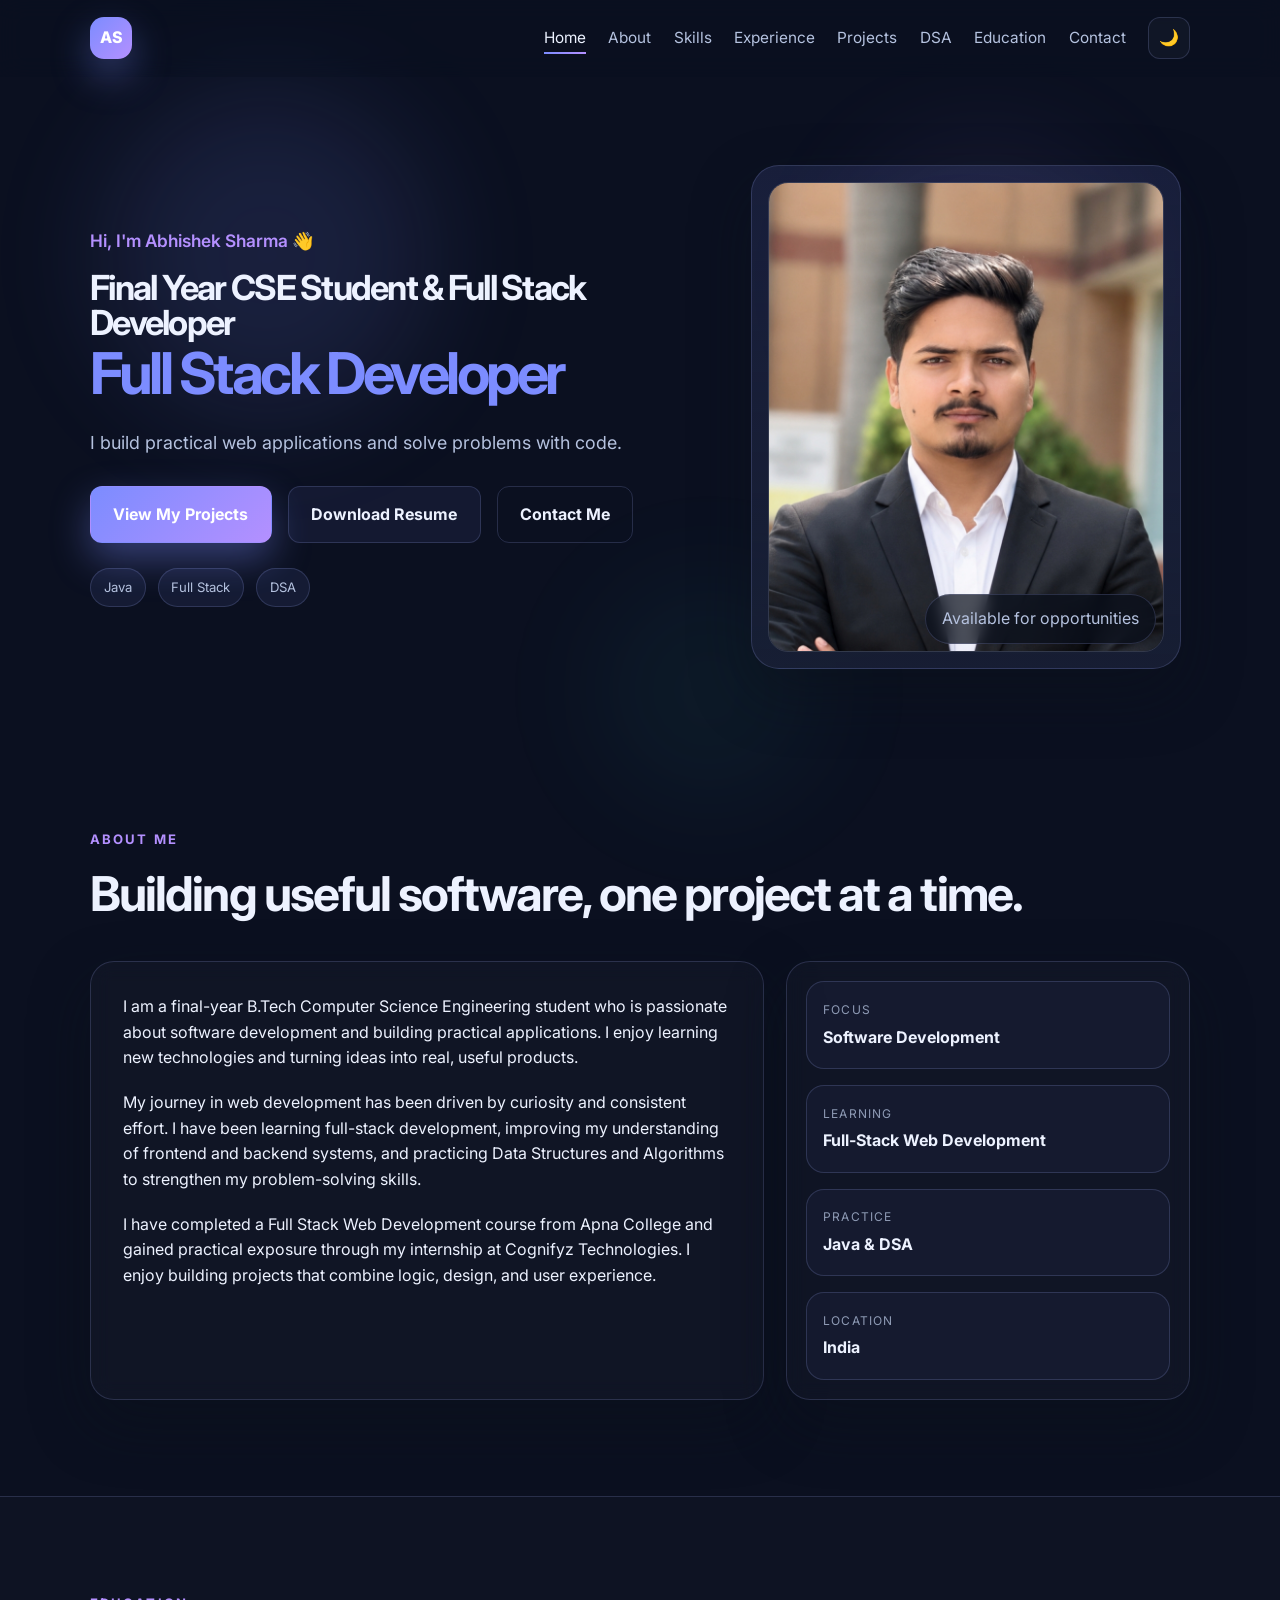
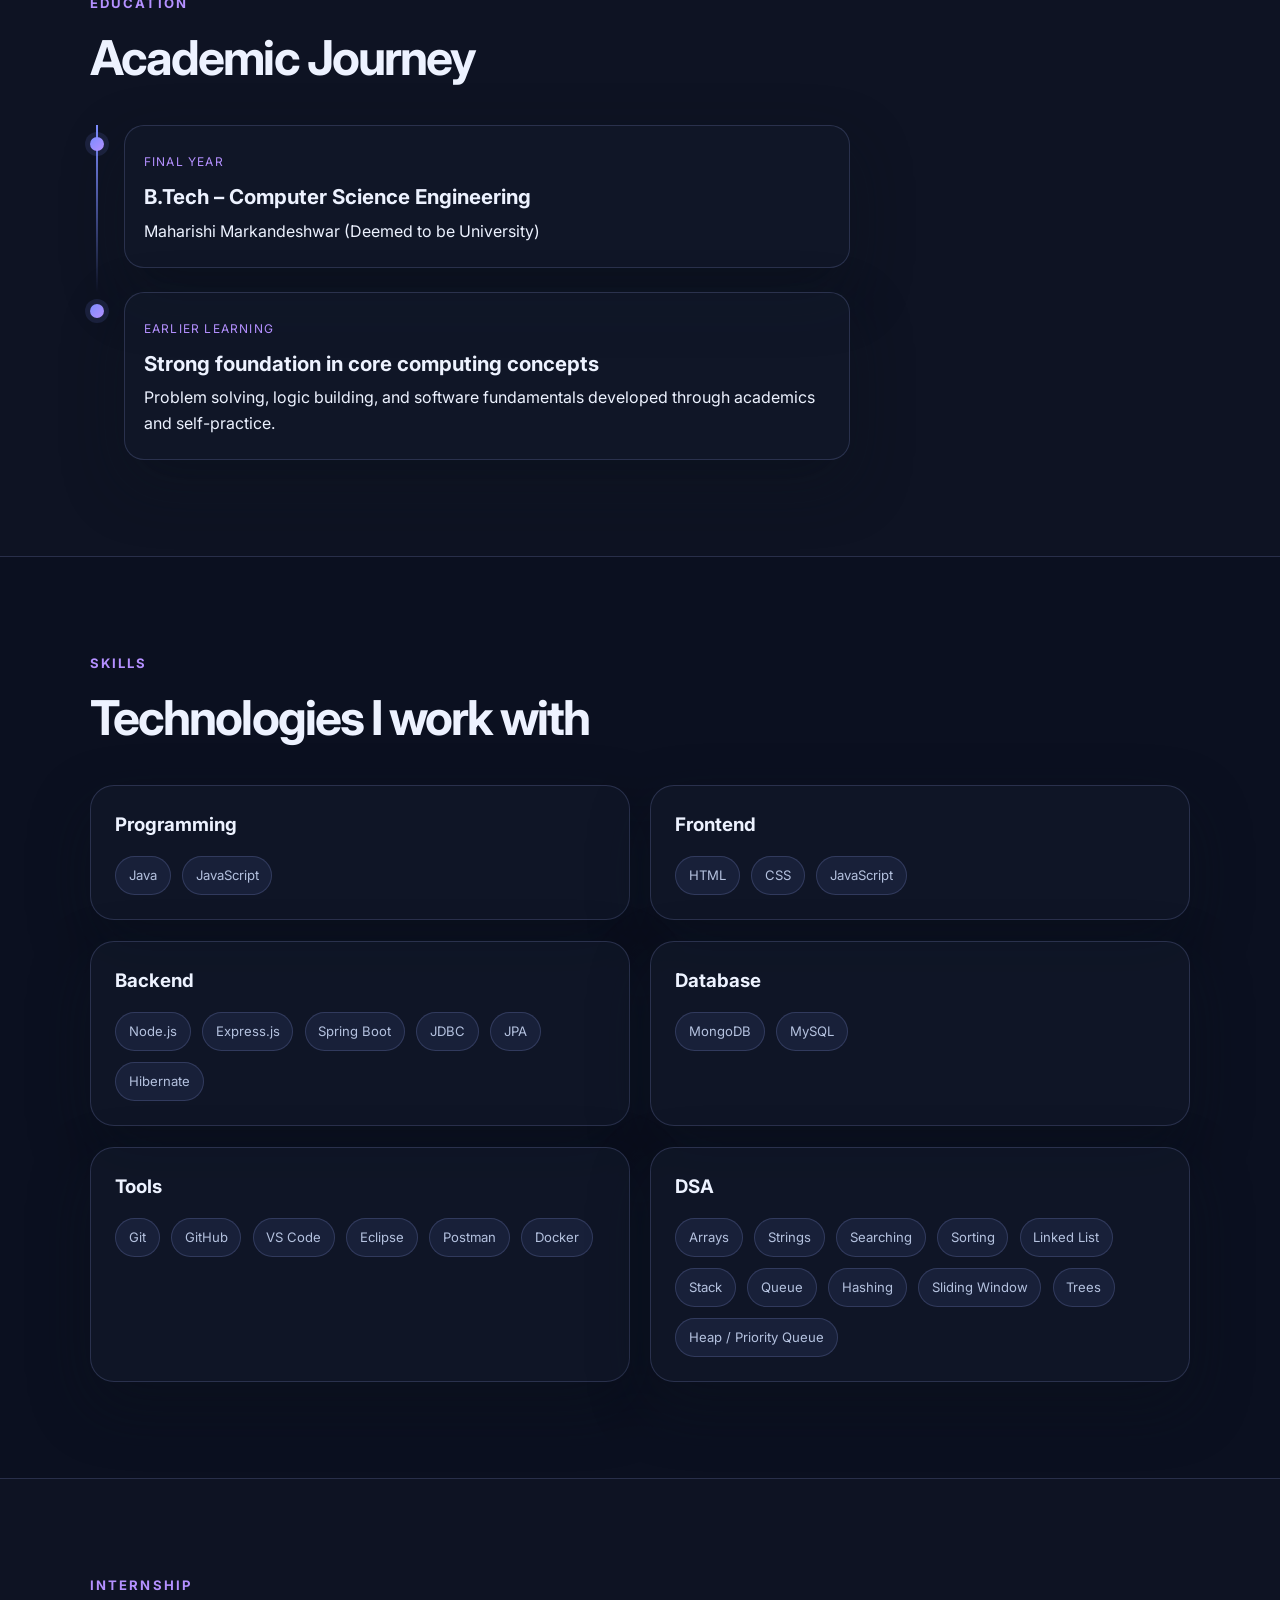
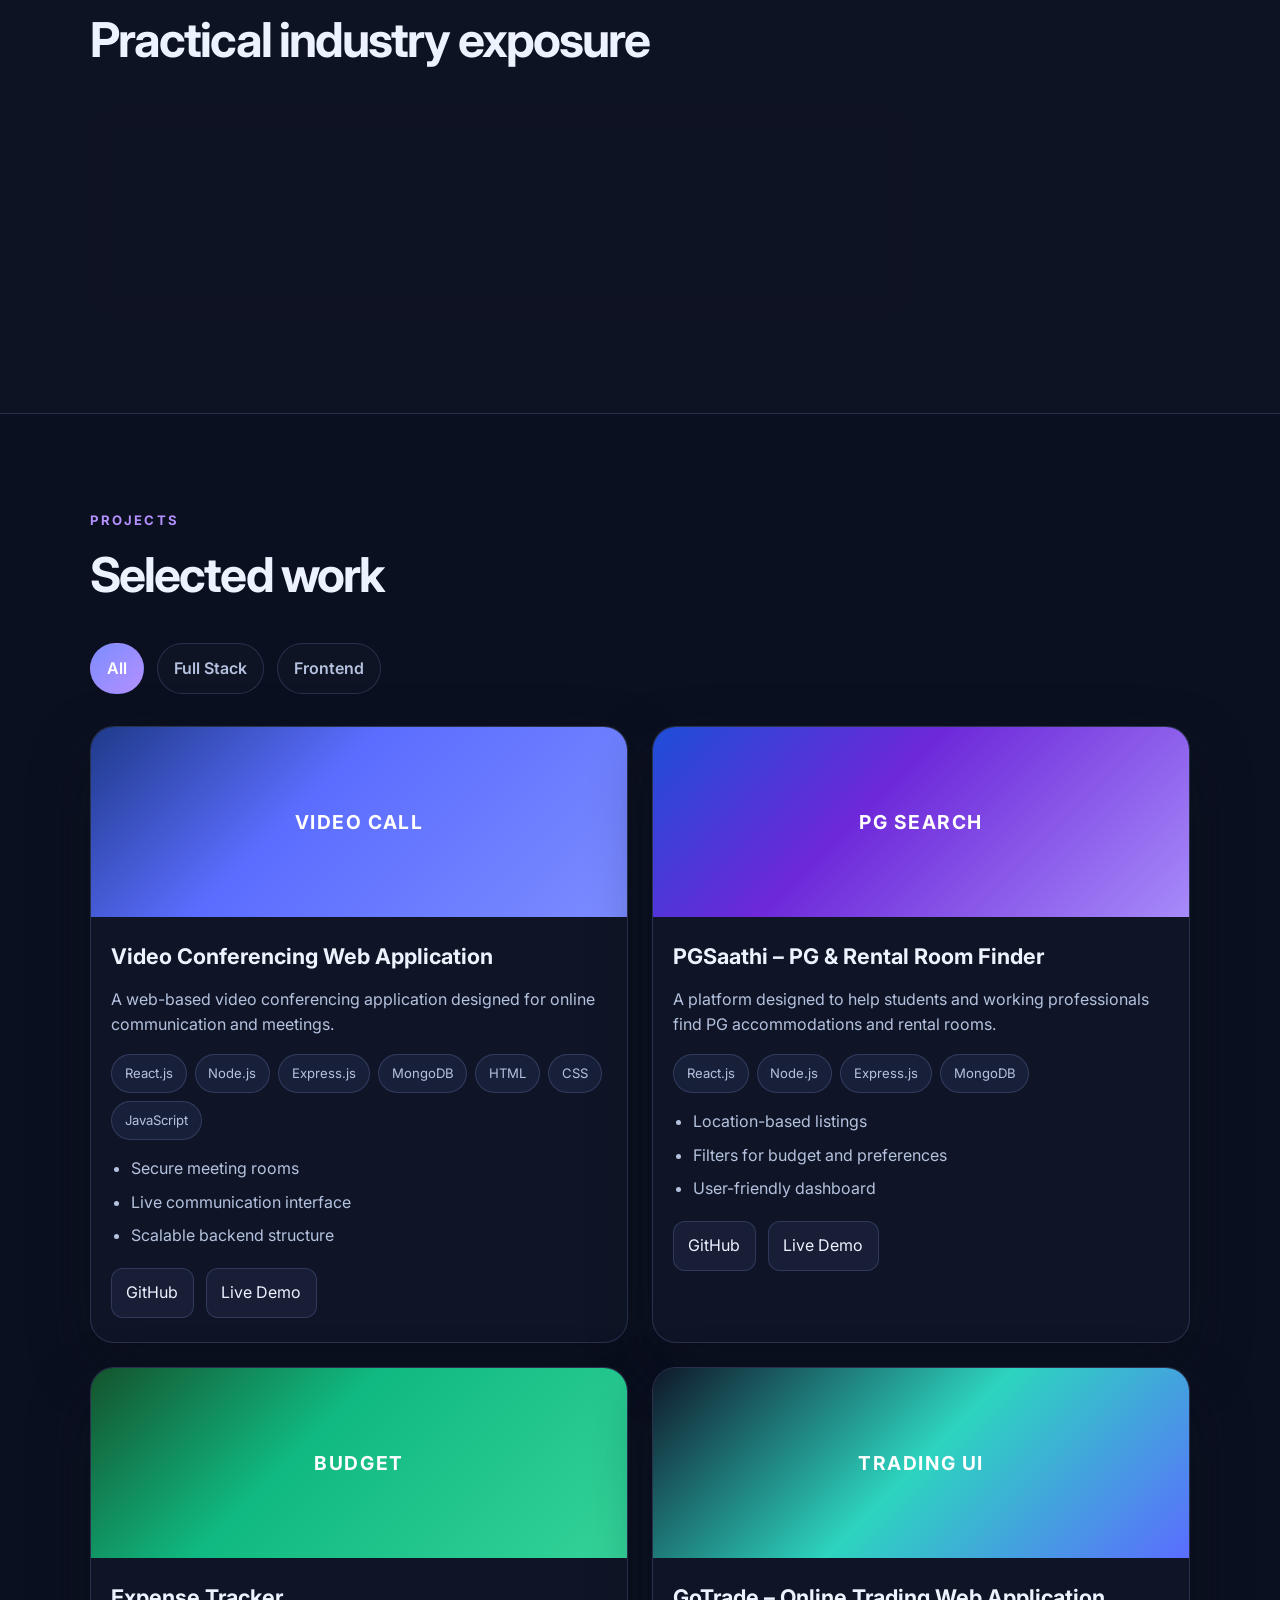
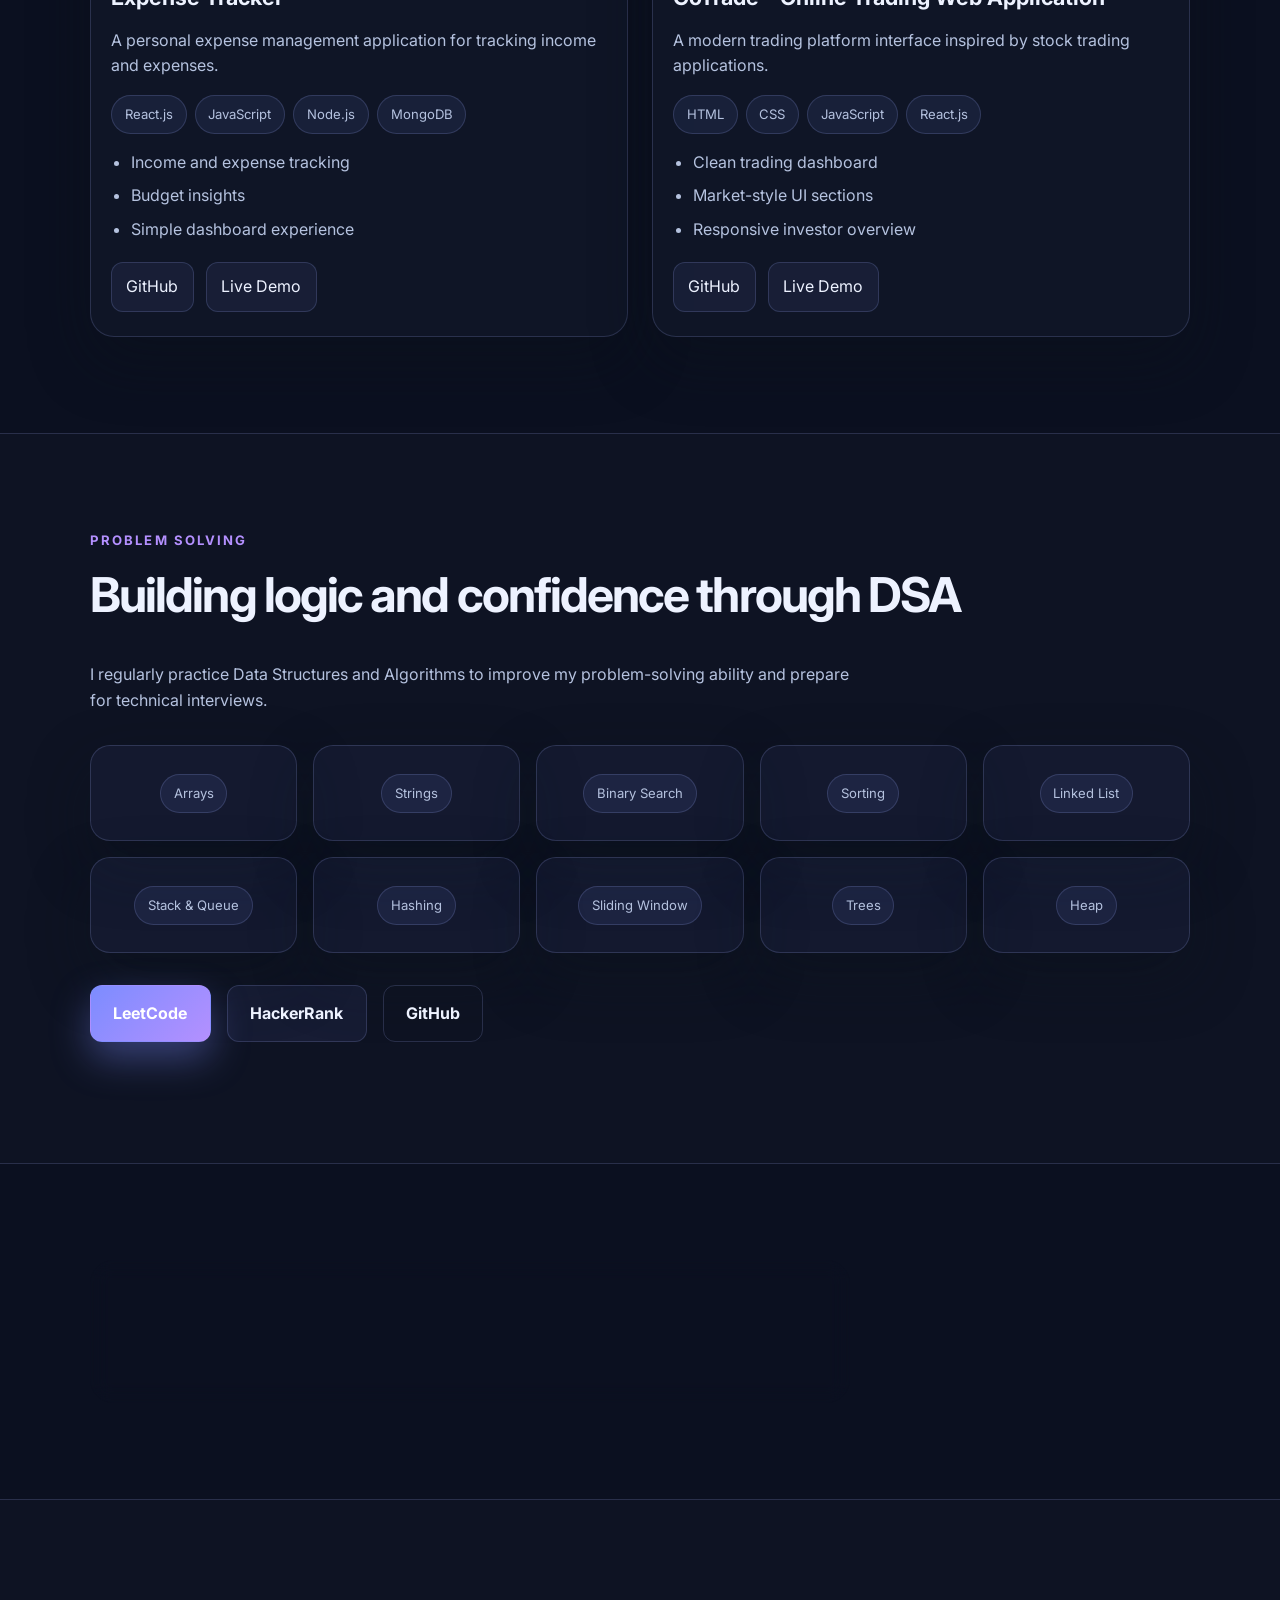
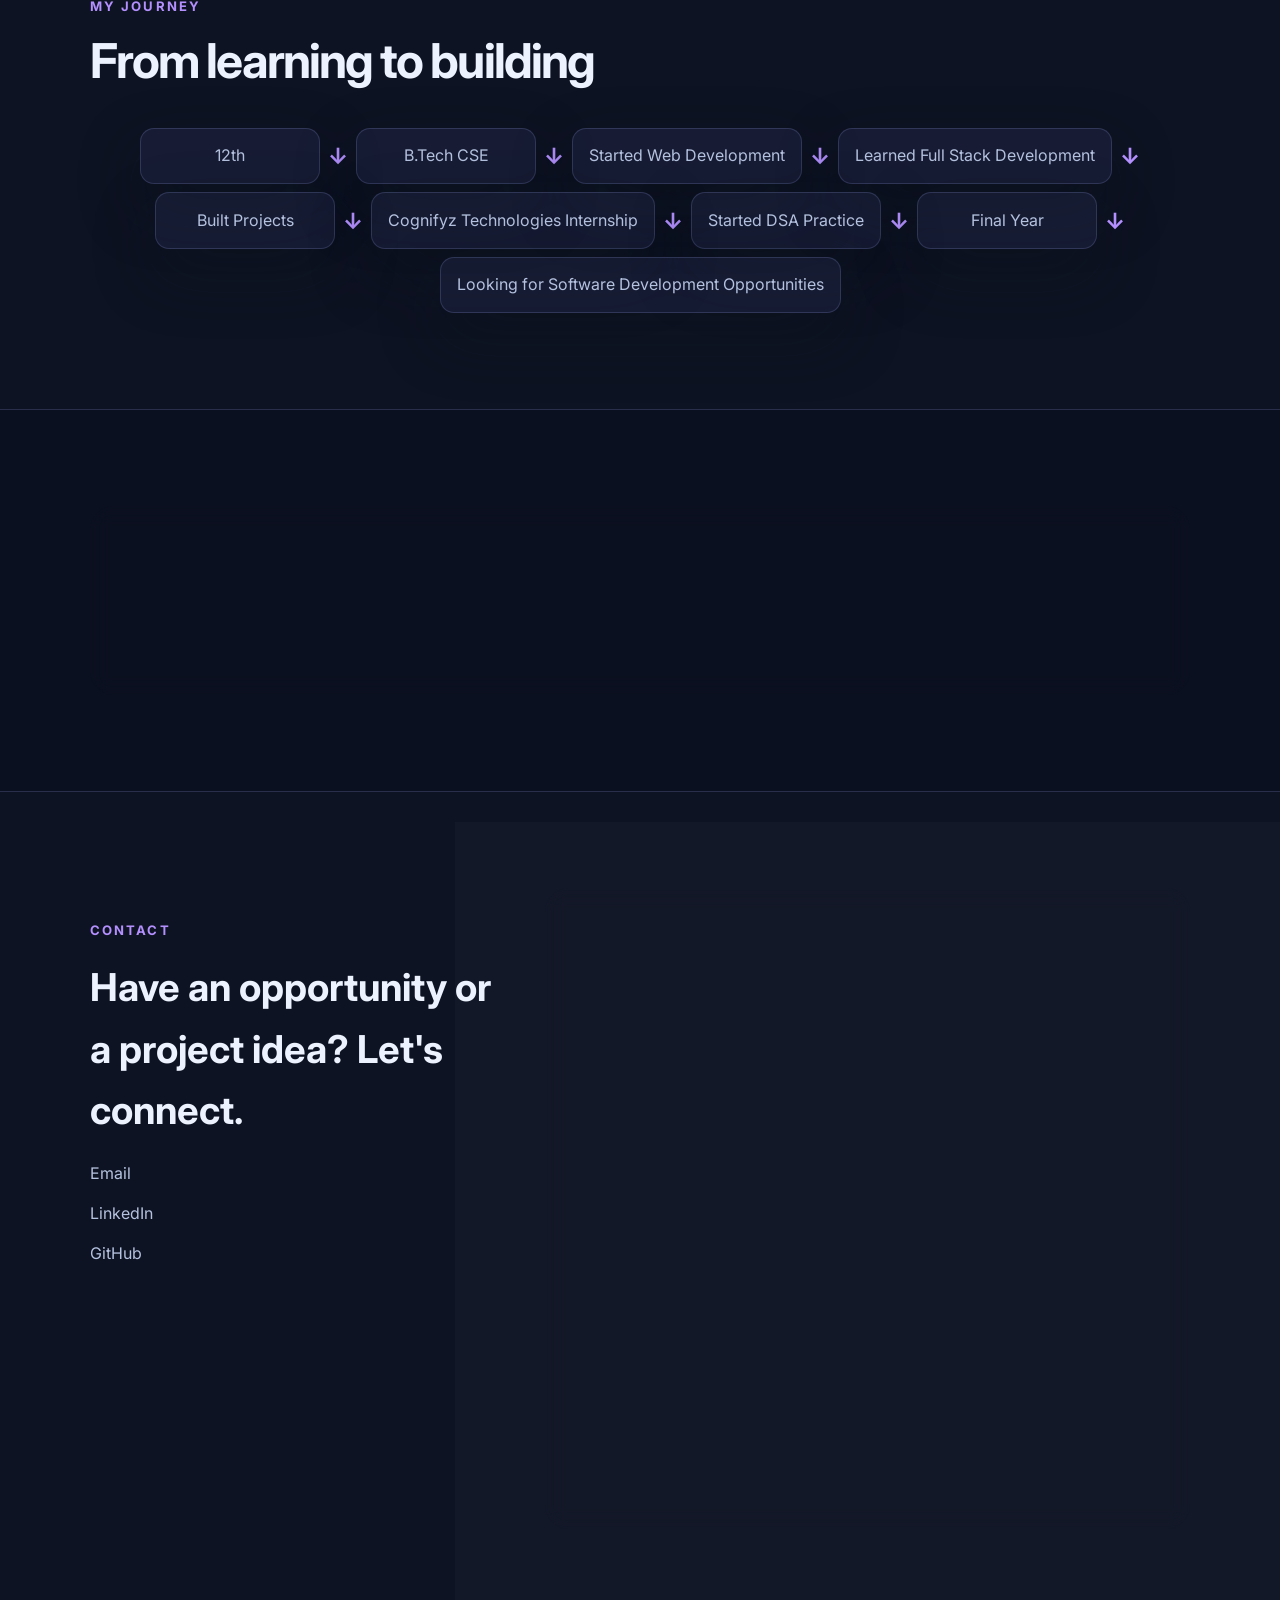
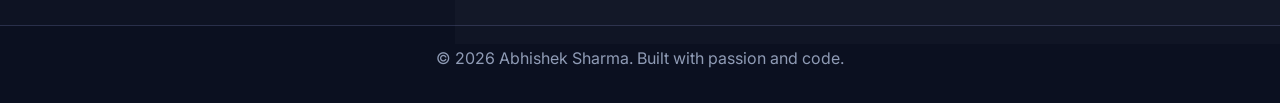
==== portfolio/index.html @ c23bfaf5 "Portpolio" ====
<!DOCTYPE html>
<html lang="en">
  <head>
    <meta charset="UTF-8" />
    <meta name="viewport" content="width=device-width, initial-scale=1.0" />
    <meta
      name="description"
      content="Abhishek Sharma is a final-year Computer Science Engineering student and aspiring full stack developer building practical web applications and solving DSA problems."
    />
    <meta
      name="keywords"
      content="Abhishek Sharma, Full Stack Developer, Java, DSA, portfolio, software developer"
    />
    <title>Abhishek Sharma | Portfolio</title>
    <link rel="preconnect" href="https://fonts.googleapis.com" />
    <link rel="preconnect" href="https://fonts.gstatic.com" crossorigin />
    <link
      href="https://fonts.googleapis.com/css2?family=Inter:wght@400;500;600;700;800;900&display=swap"
      rel="stylesheet"
    />
    <link rel="stylesheet" href="style.css" />
  </head>
  <body>
    <div class="bg-orb orb-1"></div>
    <div class="bg-orb orb-2"></div>
    <div class="bg-orb orb-3"></div>

    <header class="site-header">
      <nav class="nav container">
        <a class="logo" href="#home" aria-label="Home">AS</a>

        <button class="nav-toggle" aria-label="Toggle navigation" aria-expanded="false">
          <span></span>
          <span></span>
          <span></span>
        </button>

        <div class="nav-panel">
          <ul class="nav-menu">
            <li><a href="#home" class="active">Home</a></li>
            <li><a href="#about">About</a></li>
            <li><a href="#skills">Skills</a></li>
            <li><a href="#experience">Experience</a></li>
            <li><a href="#projects">Projects</a></li>
            <li><a href="#dsa">DSA</a></li>
            <li><a href="#education">Education</a></li>
            <li><a href="#contact">Contact</a></li>
            <li><button class="theme-toggle" type="button" aria-label="Toggle dark mode">🌙</button></li>
          </ul>
        </div>
      </nav>
    </header>

    <main>
      <section id="home" class="hero">
        <div class="container hero-inner">
          <div class="hero-copy reveal">
            <p class="eyebrow">Hi, I'm Abhishek Sharma 👋</p>
            <h1>
              <span class="type-prefix">Final Year CSE Student &amp; Full Stack Developer</span>
              <span class="typing-text" aria-live="polite"></span>
            </h1>
            <p class="lead">I build practical web applications and solve problems with code.</p>
            <div class="cta-group">
              <a class="btn btn-primary" href="#projects">View My Projects</a>
              <a class="btn btn-secondary" href="resume.pdf" target="_blank" rel="noopener">Download Resume</a>
              <a class="btn btn-ghost" href="#contact">Contact Me</a>
            </div>
            <div class="quick-badges">
              <span>Java</span>
              <span>Full Stack</span>
              <span>DSA</span>
            </div>
          </div>

          <div class="hero-visual reveal">
            <div class="profile-card">
              <div class="profile-glow"></div>
              <img src="assets/profile.jpeg" alt="Abhishek Sharma profile" />
              <div class="profile-badge">Available for opportunities</div>
            </div>
          </div>
        </div>
      </section>

      <section id="about" class="section">
        <div class="container">
          <div class="section-heading reveal">
            <p class="kicker">About Me</p>
            <h2>Building useful software, one project at a time.</h2>
          </div>

          <div class="about-grid">
            <div class="about-card reveal">
              <p>
                I am a final-year B.Tech Computer Science Engineering student who is passionate about software
                development and building practical applications. I enjoy learning new technologies and turning ideas
                into real, useful products.
              </p>
              <p>
                My journey in web development has been driven by curiosity and consistent effort. I have been learning
                full-stack development, improving my understanding of frontend and backend systems, and practicing Data
                Structures and Algorithms to strengthen my problem-solving skills.
              </p>
              <p>
                I have completed a Full Stack Web Development course from Apna College and gained practical exposure
                through my internship at Cognifyz Technologies. I enjoy building projects that combine logic, design,
                and user experience.
              </p>
            </div>

            <div class="about-points reveal">
              <div class="info-item">
                <span class="info-label">Focus</span>
                <strong>Software Development</strong>
              </div>
              <div class="info-item">
                <span class="info-label">Learning</span>
                <strong>Full-Stack Web Development</strong>
              </div>
              <div class="info-item">
                <span class="info-label">Practice</span>
                <strong>Java &amp; DSA</strong>
              </div>
              <div class="info-item">
                <span class="info-label">Location</span>
                <strong>India</strong>
              </div>
            </div>
          </div>
        </div>
      </section>

      <section id="education" class="section alt-bg">
        <div class="container">
          <div class="section-heading reveal">
            <p class="kicker">Education</p>
            <h2>Academic Journey</h2>
          </div>

          <div class="timeline reveal">
            <div class="timeline-item">
              <div class="timeline-dot"></div>
              <div class="timeline-card education-card">
                <span class="timeline-year">Final Year</span>
                <h3>B.Tech – Computer Science Engineering</h3>
                <p>Maharishi Markandeshwar (Deemed to be University)</p>
              </div>
            </div>
            <div class="timeline-item">
              <div class="timeline-dot"></div>
              <div class="timeline-card education-card">
                <span class="timeline-year">Earlier Learning</span>
                <h3>Strong foundation in core computing concepts</h3>
                <p>Problem solving, logic building, and software fundamentals developed through academics and self-practice.</p>
              </div>
            </div>
          </div>
        </div>
      </section>

      <section id="skills" class="section">
        <div class="container">
          <div class="section-heading reveal">
            <p class="kicker">Skills</p>
            <h2>Technologies I work with</h2>
          </div>

          <div class="skills-grid">
            <div class="skill-group reveal">
              <h3>Programming</h3>
              <div class="tag-list">
                <span>Java</span>
                <span>JavaScript</span>
              </div>
            </div>

            <div class="skill-group reveal">
              <h3>Frontend</h3>
              <div class="tag-list">
                <span>HTML</span>
                <span>CSS</span>
                <span>JavaScript</span>
              </div>
            </div>

            <div class="skill-group reveal">
              <h3>Backend</h3>
              <div class="tag-list">
                <span>Node.js</span>
                <span>Express.js</span>
                <span>Spring Boot</span>
                <span>JDBC</span>
                <span>JPA</span>
                <span>Hibernate</span>
              </div>
            </div>

            <div class="skill-group reveal">
              <h3>Database</h3>
              <div class="tag-list">
                <span>MongoDB</span>
                <span>MySQL</span>
              </div>
            </div>

            <div class="skill-group reveal">
              <h3>Tools</h3>
              <div class="tag-list">
                <span>Git</span>
                <span>GitHub</span>
                <span>VS Code</span>
                <span>Eclipse</span>
                <span>Postman</span>
                <span>Docker</span>
              </div>
            </div>

            <div class="skill-group reveal">
              <h3>DSA</h3>
              <div class="tag-list">
                <span>Arrays</span>
                <span>Strings</span>
                <span>Searching</span>
                <span>Sorting</span>
                <span>Linked List</span>
                <span>Stack</span>
                <span>Queue</span>
                <span>Hashing</span>
                <span>Sliding Window</span>
                <span>Trees</span>
                <span>Heap / Priority Queue</span>
              </div>
            </div>
          </div>
        </div>
      </section>

      <section id="experience" class="section alt-bg">
        <div class="container">
          <div class="section-heading reveal">
            <p class="kicker">Internship</p>
            <h2>Practical industry exposure</h2>
          </div>

          <div class="experience-card reveal">
            <div class="experience-header">
              <div>
                <p class="company">Cognifyz Technologies</p>
                <h3>Software Development Intern</h3>
              </div>
              <span class="role-tag">Video Conferencing Application</span>
            </div>
            <p>
              Worked on a video conferencing web application and gained practical experience in web development,
              frontend development, backend concepts and database integration.
            </p>
          </div>
        </div>
      </section>

      <section id="projects" class="section">
        <div class="container">
          <div class="section-heading reveal">
            <p class="kicker">Projects</p>
            <h2>Selected work</h2>
          </div>

          <div class="filter-bar reveal" aria-label="Project filters">
            <button class="filter-btn active" data-filter="all">All</button>
            <button class="filter-btn" data-filter="fullstack">Full Stack</button>
            <button class="filter-btn" data-filter="frontend">Frontend</button>
          </div>

          <div class="projects-grid">
            <article class="project-card reveal" data-category="fullstack">
              <div class="project-image project-one">
                <span>Video Call</span>
              </div>
              <div class="project-body">
                <h3>Video Conferencing Web Application</h3>
                <p>A web-based video conferencing application designed for online communication and meetings.</p>
                <div class="tech-stack">
                  <span>React.js</span>
                  <span>Node.js</span>
                  <span>Express.js</span>
                  <span>MongoDB</span>
                  <span>HTML</span>
                  <span>CSS</span>
                  <span>JavaScript</span>
                </div>
                <ul class="feature-list">
                  <li>Secure meeting rooms</li>
                  <li>Live communication interface</li>
                  <li>Scalable backend structure</li>
                </ul>
                <div class="project-actions">
                  <a href="https://github.com" target="_blank" rel="noopener">GitHub</a>
                  <a href="https://example.com" target="_blank" rel="noopener">Live Demo</a>
                </div>
              </div>
            </article>

            <article class="project-card reveal" data-category="fullstack">
              <div class="project-image project-two">
                <span>PG Search</span>
              </div>
              <div class="project-body">
                <h3>PGSaathi – PG &amp; Rental Room Finder</h3>
                <p>A platform designed to help students and working professionals find PG accommodations and rental rooms.</p>
                <div class="tech-stack">
                  <span>React.js</span>
                  <span>Node.js</span>
                  <span>Express.js</span>
                  <span>MongoDB</span>
                </div>
                <ul class="feature-list">
                  <li>Location-based listings</li>
                  <li>Filters for budget and preferences</li>
                  <li>User-friendly dashboard</li>
                </ul>
                <div class="project-actions">
                  <a href="https://github.com" target="_blank" rel="noopener">GitHub</a>
                  <a href="https://example.com" target="_blank" rel="noopener">Live Demo</a>
                </div>
              </div>
            </article>

            <article class="project-card reveal" data-category="fullstack">
              <div class="project-image project-three">
                <span>Budget</span>
              </div>
              <div class="project-body">
                <h3>Expense Tracker</h3>
                <p>A personal expense management application for tracking income and expenses.</p>
                <div class="tech-stack">
                  <span>React.js</span>
                  <span>JavaScript</span>
                  <span>Node.js</span>
                  <span>MongoDB</span>
                </div>
                <ul class="feature-list">
                  <li>Income and expense tracking</li>
                  <li>Budget insights</li>
                  <li>Simple dashboard experience</li>
                </ul>
                <div class="project-actions">
                  <a href="https://github.com" target="_blank" rel="noopener">GitHub</a>
                  <a href="https://example.com" target="_blank" rel="noopener">Live Demo</a>
                </div>
              </div>
            </article>

            <article class="project-card reveal" data-category="frontend">
              <div class="project-image project-four">
                <span>Trading UI</span>
              </div>
              <div class="project-body">
                <h3>GoTrade – Online Trading Web Application</h3>
                <p>A modern trading platform interface inspired by stock trading applications.</p>
                <div class="tech-stack">
                  <span>HTML</span>
                  <span>CSS</span>
                  <span>JavaScript</span>
                  <span>React.js</span>
                </div>
                <ul class="feature-list">
                  <li>Clean trading dashboard</li>
                  <li>Market-style UI sections</li>
                  <li>Responsive investor overview</li>
                </ul>
                <div class="project-actions">
                  <a href="https://github.com" target="_blank" rel="noopener">GitHub</a>
                  <a href="https://example.com" target="_blank" rel="noopener">Live Demo</a>
                </div>
              </div>
            </article>
          </div>
        </div>
      </section>

      <section id="dsa" class="section alt-bg">
        <div class="container">
          <div class="section-heading reveal">
            <p class="kicker">Problem Solving</p>
            <h2>Building logic and confidence through DSA</h2>
          </div>

          <p class="dsa-intro reveal">
            I regularly practice Data Structures and Algorithms to improve my problem-solving ability and prepare for technical interviews.
          </p>

          <div class="dsa-grid">
            <div class="dsa-card reveal"><span>Arrays</span></div>
            <div class="dsa-card reveal"><span>Strings</span></div>
            <div class="dsa-card reveal"><span>Binary Search</span></div>
            <div class="dsa-card reveal"><span>Sorting</span></div>
            <div class="dsa-card reveal"><span>Linked List</span></div>
            <div class="dsa-card reveal"><span>Stack &amp; Queue</span></div>
            <div class="dsa-card reveal"><span>Hashing</span></div>
            <div class="dsa-card reveal"><span>Sliding Window</span></div>
            <div class="dsa-card reveal"><span>Trees</span></div>
            <div class="dsa-card reveal"><span>Heap</span></div>
          </div>

          <div class="cta-group platform-links reveal">
            <a class="btn btn-primary" href="https://leetcode.com" target="_blank" rel="noopener">LeetCode</a>
            <a class="btn btn-secondary" href="https://www.hackerrank.com" target="_blank" rel="noopener">HackerRank</a>
            <a class="btn btn-ghost" href="https://github.com" target="_blank" rel="noopener">GitHub</a>
          </div>
        </div>
      </section>

      <section id="certification" class="section">
        <div class="container">
          <div class="cert-card reveal">
            <div class="cert-icon">✓</div>
            <div>
              <p class="kicker">Certification</p>
              <h3>Full Stack Web Development</h3>
              <p>Apna College</p>
            </div>
          </div>
        </div>
      </section>

      <section id="journey" class="section alt-bg">
        <div class="container">
          <div class="section-heading reveal">
            <p class="kicker">My Journey</p>
            <h2>From learning to building</h2>
          </div>

          <div class="journey-timeline reveal">
            <div class="journey-step"><span>12th</span></div>
            <div class="journey-arrow">↓</div>
            <div class="journey-step"><span>B.Tech CSE</span></div>
            <div class="journey-arrow">↓</div>
            <div class="journey-step"><span>Started Web Development</span></div>
            <div class="journey-arrow">↓</div>
            <div class="journey-step"><span>Learned Full Stack Development</span></div>
            <div class="journey-arrow">↓</div>
            <div class="journey-step"><span>Built Projects</span></div>
            <div class="journey-arrow">↓</div>
            <div class="journey-step"><span>Cognifyz Technologies Internship</span></div>
            <div class="journey-arrow">↓</div>
            <div class="journey-step"><span>Started DSA Practice</span></div>
            <div class="journey-arrow">↓</div>
            <div class="journey-step"><span>Final Year</span></div>
            <div class="journey-arrow">↓</div>
            <div class="journey-step"><span>Looking for Software Development Opportunities</span></div>
          </div>
        </div>
      </section>

      <section id="resume" class="section">
        <div class="container">
          <div class="resume-card reveal">
            <div>
              <p class="kicker">Resume</p>
              <h2>Want to know more about me?</h2>
              <p>Take a look at my resume to learn more about my skills, projects and experience.</p>
            </div>
            <div class="cta-group resume-actions">
              <a class="btn btn-primary" href="resume.pdf" target="_blank" rel="noopener">View Resume</a>
              <a class="btn btn-secondary" href="resume.pdf" download="Abhishek-Sharma-Resume.pdf">Download Resume</a>
            </div>
          </div>
        </div>
      </section>

      <section id="contact" class="section alt-bg">
        <div class="container contact-wrap">
          <div class="contact-copy reveal">
            <p class="kicker">Contact</p>
            <h2>Have an opportunity or a project idea? Let's connect.</h2>
            <div class="contact-links">
              <a href="mailto:abhishek@example.com">Email</a>
              <a href="https://www.linkedin.com" target="_blank" rel="noopener">LinkedIn</a>
              <a href="https://github.com" target="_blank" rel="noopener">GitHub</a>
            </div>
          </div>

          <form class="contact-form reveal" id="contactForm" novalidate>
            <div class="field">
              <label for="name">Name</label>
              <input type="text" id="name" name="name" placeholder="Your name" />
              <small class="error-message"></small>
            </div>

            <div class="field">
              <label for="email">Email</label>
              <input type="email" id="email" name="email" placeholder="you@example.com" />
              <small class="error-message"></small>
            </div>

            <div class="field">
              <label for="message">Message</label>
              <textarea id="message" name="message" rows="5" placeholder="Write your message"></textarea>
              <small class="error-message"></small>
            </div>

            <button type="submit" class="btn btn-primary submit-btn">Send Message</button>
            <p id="formStatus" class="form-status" aria-live="polite"></p>
          </form>
        </div>
      </section>
    </main>

    <footer class="site-footer">
      <div class="container footer-inner">
        <p>© 2026 Abhishek Sharma. Built with passion and code.</p>
      </div>
    </footer>

    <button class="back-to-top" aria-label="Back to top">↑</button>

    <script src="script.js"></script>
  </body>
</html>
---- portfolio/style.css ----
:root {
  --bg: #0b1020;
  --bg-soft: #10192d;
  --surface: rgba(19, 27, 46, 0.7);
  --surface-strong: rgba(12, 18, 31, 0.9);
  --card: rgba(18, 25, 42, 0.7);
  --card-strong: rgba(15, 20, 34, 0.9);
  --text: #edf2ff;
  --text-soft: #b5c2df;
  --muted: #8f9bb5;
  --primary: #7c8cff;
  --primary-strong: #5b6dff;
  --secondary: #b490ff;
  --border: rgba(168, 179, 255, 0.18);
  --shadow: 0 24px 60px rgba(12, 18, 26, 0.45);
  --glow: rgba(124, 140, 255, 0.38);
  --success: #57d39f;
}

body.light-mode {
  --bg: #edf3ff;
  --bg-soft: #dfeafe;
  --surface: rgba(255, 255, 255, 0.78);
  --surface-strong: rgba(255, 255, 255, 0.95);
  --card: rgba(255, 255, 255, 0.72);
  --card-strong: rgba(255, 255, 255, 0.95);
  --text: #172033;
  --text-soft: #41506a;
  --muted: #66758f;
  --primary: #4d5ef7;
  --primary-strong: #3b49d9;
  --secondary: #7a5cff;
  --border: rgba(92, 115, 190, 0.15);
  --shadow: 0 24px 60px rgba(136, 153, 200, 0.18);
  --glow: rgba(93, 110, 255, 0.2);
  --success: #1ea76c;
}

* {
  box-sizing: border-box;
  margin: 0;
  padding: 0;
}

html {
  scroll-behavior: smooth;
}

body {
  font-family: "Inter", sans-serif;
  background: var(--bg);
  color: var(--text);
  line-height: 1.6;
  transition: background 0.3s ease, color 0.3s ease;
  overflow-x: hidden;
}

img {
  max-width: 100%;
  display: block;
}

a {
  color: inherit;
  text-decoration: none;
}

button,
input,
textarea {
  font: inherit;
}

.container {
  width: min(1100px, calc(100% - 2rem));
  margin: 0 auto;
}

.section {
  padding: 6rem 0;
}

.alt-bg {
  background: rgba(255, 255, 255, 0.015);
  border-top: 1px solid var(--border);
  border-bottom: 1px solid var(--border);
}

.kicker {
  font-size: 0.82rem;
  letter-spacing: 0.16em;
  text-transform: uppercase;
  color: var(--secondary);
  font-weight: 700;
  margin-bottom: 1rem;
}

.section-heading {
  margin-bottom: 2.5rem;
}

.section-heading h2 {
  font-size: clamp(2rem, 4vw, 3rem);
  line-height: 1.15;
  letter-spacing: -0.04em;
  margin-bottom: 0.25rem;
}

.bg-orb {
  position: fixed;
  border-radius: 50%;
  filter: blur(60px);
  opacity: 0.35;
  pointer-events: none;
  z-index: -1;
  animation: float 14s ease-in-out infinite alternate;
}

.orb-1 {
  width: 330px;
  height: 330px;
  background: rgba(124, 140, 255, 0.38);
  top: 10%;
  left: 8%;
}

.orb-2 {
  width: 280px;
  height: 280px;
  background: rgba(180, 144, 255, 0.26);
  right: 12%;
  top: 16%;
  animation-delay: 1.5s;
}

.orb-3 {
  width: 240px;
  height: 240px;
  background: rgba(75, 232, 214, 0.14);
  bottom: 10%;
  left: 46%;
  animation-delay: 2.4s;
}

@keyframes float {
  0% {
    transform: translateY(0) translateX(0) scale(1);
  }
  100% {
    transform: translateY(-18px) translateX(18px) scale(1.08);
  }
}

.site-header {
  position: sticky;
  top: 0;
  z-index: 20;
  backdrop-filter: blur(12px);
  background: rgba(11, 16, 32, 0.26);
  border-bottom: 1px solid transparent;
  transition: background 0.25s ease, border-color 0.25s ease, box-shadow 0.25s ease;
}

body.light-mode .site-header {
  background: rgba(237, 243, 255, 0.4);
}

.site-header.scrolled {
  background: rgba(11, 16, 32, 0.7);
  border-color: var(--border);
  box-shadow: 0 10px 30px rgba(7, 11, 19, 0.18);
}

body.light-mode .site-header.scrolled {
  background: rgba(255, 255, 255, 0.8);
}

.nav {
  display: flex;
  align-items: center;
  justify-content: space-between;
  min-height: 76px;
}

.logo {
  width: 42px;
  height: 42px;
  display: grid;
  place-items: center;
  border-radius: 14px;
  background: linear-gradient(135deg, var(--primary), var(--secondary));
  color: white;
  font-weight: 800;
  box-shadow: 0 16px 38px var(--glow);
}

.nav-panel {
  display: flex;
  align-items: center;
}

.nav-menu {
  display: flex;
  align-items: center;
  list-style: none;
  gap: 1.4rem;
}

.nav-menu a {
  color: var(--text-soft);
  font-size: 0.96rem;
  position: relative;
  transition: color 0.25s ease;
}

.nav-menu a::after {
  content: "";
  position: absolute;
  left: 0;
  bottom: -0.4rem;
  width: 100%;
  height: 2px;
  background: linear-gradient(90deg, var(--primary), var(--secondary));
  transform: scaleX(0);
  transform-origin: left;
  transition: transform 0.25s ease;
}

.nav-menu a:hover,
.nav-menu a.active {
  color: var(--text);
}

.nav-menu a:hover::after,
.nav-menu a.active::after {
  transform: scaleX(1);
}

.theme-toggle {
  border: 1px solid var(--border);
  background: rgba(255, 255, 255, 0.03);
  border-radius: 12px;
  color: var(--text);
  width: 42px;
  height: 42px;
  cursor: pointer;
}

.nav-toggle {
  display: none;
  flex-direction: column;
  justify-content: center;
  gap: 5px;
  width: 44px;
  height: 44px;
  border: 1px solid var(--border);
  border-radius: 12px;
  background: rgba(255, 255, 255, 0.02);
  cursor: pointer;
}

.nav-toggle span {
  width: 22px;
  height: 2px;
  background: var(--text);
  margin: 0 auto;
  transition: transform 0.25s ease, opacity 0.25s ease;
}

.hero {
  padding: 5.5rem 0 4rem;
}

.hero-inner {
  display: grid;
  grid-template-columns: 1.15fr 0.85fr;
  align-items: center;
  gap: 3rem;
}

.eyebrow {
  font-size: 1.08rem;
  color: var(--secondary);
  margin-bottom: 1rem;
  font-weight: 600;
}

.hero-copy h1 {
  font-size: clamp(2.5rem, 4.5vw, 5rem);
  line-height: 1.02;
  letter-spacing: -0.06em;
  margin-bottom: 1rem;
}

.type-prefix {
  display: block;
  font-size: 0.6em;
  letter-spacing: -0.05em;
  color: var(--text);
  margin-bottom: 0.2rem;
}

.typing-text {
  display: block;
  min-height: 1.2em;
  color: var(--primary);
  font-weight: 700;
}

.lead {
  font-size: 1.12rem;
  color: var(--text-soft);
  max-width: 620px;
  margin-bottom: 1.8rem;
}

.cta-group {
  display: flex;
  align-items: center;
  flex-wrap: wrap;
  gap: 1rem;
  margin-bottom: 1.6rem;
}

.btn {
  display: inline-flex;
  align-items: center;
  justify-content: center;
  min-height: 48px;
  padding: 0.9rem 1.4rem;
  border-radius: 12px;
  font-weight: 700;
  border: 1px solid transparent;
  transition: transform 0.2s ease, box-shadow 0.2s ease, border-color 0.2s ease;
}

.btn:hover {
  transform: translateY(-2px);
}

.btn-primary {
  background: linear-gradient(135deg, var(--primary), var(--secondary));
  color: white;
  box-shadow: 0 16px 38px var(--glow);
}

.btn-secondary {
  background: rgba(124, 140, 255, 0.08);
  border-color: var(--border);
  color: var(--text);
}

.btn-ghost {
  background: transparent;
  border-color: var(--border);
  color: var(--text);
}

.quick-badges {
  display: flex;
  flex-wrap: wrap;
  gap: 0.75rem;
}

.quick-badges span,
.tech-stack span,
.tag-list span,
.dsa-card span {
  display: inline-flex;
  align-items: center;
  justify-content: center;
  padding: 0.5rem 0.8rem;
  border-radius: 999px;
  background: rgba(124, 140, 255, 0.09);
  border: 1px solid var(--border);
  color: var(--text-soft);
  font-size: 0.82rem;
}

.hero-visual {
  display: flex;
  justify-content: center;
}

.profile-card {
  position: relative;
  width: min(430px, 100%);
  padding: 1rem;
  border-radius: 28px;
  background: linear-gradient(180deg, rgba(124, 140, 255, 0.12), rgba(24, 31, 53, 0.9));
  border: 1px solid var(--border);
  box-shadow: var(--shadow);
}

.profile-glow {
  position: absolute;
  inset: 12% 18% auto 18%;
  height: 220px;
  border-radius: 50%;
  background: radial-gradient(circle, rgba(124, 140, 255, 0.45) 0%, rgba(124, 140, 255, 0.08) 55%, transparent 100%);
  filter: blur(30px);
}

.profile-card img {
  position: relative;
  z-index: 1;
  width: 100%;
  height: 470px;
  object-fit: cover;
  border-radius: 20px;
  border: 1px solid rgba(255, 255, 255, 0.12);
}

.profile-badge {
  position: absolute;
  right: 1.5rem;
  bottom: 1.5rem;
  z-index: 2;
  background: rgba(10, 16, 28, 0.72);
  border: 1px solid var(--border);
  padding: 0.7rem 1rem;
  border-radius: 999px;
  color: var(--text-soft);
  backdrop-filter: blur(8px);
}

.about-grid {
  display: grid;
  grid-template-columns: 1.25fr 0.75fr;
  gap: 1.4rem;
}

.about-card,
.about-points,
.experience-card,
.resume-card,
.contact-form,
.cert-card {
  background: rgba(255, 255, 255, 0.025);
  backdrop-filter: blur(10px);
  border: 1px solid var(--border);
  border-radius: 24px;
  box-shadow: var(--shadow);
}

.about-card {
  padding: 2rem;
}

.about-card p + p {
  margin-top: 1.2rem;
}

.about-points {
  padding: 1.2rem;
  display: grid;
  gap: 1rem;
}

.info-item {
  background: rgba(124, 140, 255, 0.05);
  border: 1px solid var(--border);
  border-radius: 18px;
  padding: 1.1rem 1rem;
}

.info-label {
  color: var(--muted);
  display: block;
  font-size: 0.75rem;
  letter-spacing: 0.1em;
  text-transform: uppercase;
  margin-bottom: 0.35rem;
}

.timeline {
  display: grid;
  gap: 1.5rem;
  max-width: 760px;
}

.timeline-item {
  position: relative;
  padding-left: 2.1rem;
}

.timeline-item::before {
  content: "";
  position: absolute;
  left: 0.35rem;
  top: 0;
  bottom: -1.5rem;
  width: 2px;
  background: linear-gradient(180deg, var(--primary), transparent);
}

.timeline-item:last-child::before {
  display: none;
}

.timeline-dot {
  position: absolute;
  left: 0;
  top: 0.75rem;
  width: 14px;
  height: 14px;
  border-radius: 50%;
  background: linear-gradient(135deg, var(--primary), var(--secondary));
  box-shadow: 0 0 0 5px rgba(124, 140, 255, 0.12);
}

.timeline-card {
  background: var(--card);
  border: 1px solid var(--border);
  border-radius: 20px;
  padding: 1.4rem 1.2rem;
  box-shadow: var(--shadow);
}

.timeline-year {
  display: inline-block;
  font-size: 0.75rem;
  letter-spacing: 0.1em;
  text-transform: uppercase;
  color: var(--secondary);
  margin-bottom: 0.6rem;
}

.timeline-card h3 {
  font-size: 1.28rem;
  margin-bottom: 0.3rem;
}

.skills-grid {
  display: grid;
  grid-template-columns: repeat(2, minmax(0, 1fr));
  gap: 1.3rem;
}

.skill-group {
  background: var(--card);
  border: 1px solid var(--border);
  border-radius: 24px;
  padding: 1.5rem;
  box-shadow: var(--shadow);
  transition: transform 0.25s ease, border-color 0.25s ease;
}

.skill-group:hover {
  transform: translateY(-4px);
  border-color: rgba(124, 140, 255, 0.35);
}

.skill-group h3 {
  margin-bottom: 1rem;
}

.tag-list {
  display: flex;
  flex-wrap: wrap;
  gap: 0.7rem;
}

.experience-card {
  padding: 2rem;
  max-width: 820px;
}

.experience-header {
  display: flex;
  align-items: flex-start;
  justify-content: space-between;
  gap: 1rem;
  margin-bottom: 1rem;
}

.company {
  color: var(--secondary);
  letter-spacing: 0.12em;
  text-transform: uppercase;
  font-size: 0.78rem;
  font-weight: 700;
}

.experience-card h3 {
  margin-top: 0.35rem;
  font-size: clamp(1.4rem, 3vw, 2rem);
}

.role-tag {
  background: rgba(124, 140, 255, 0.09);
  border: 1px solid var(--border);
  border-radius: 999px;
  padding: 0.5rem 0.9rem;
  color: var(--text-soft);
}

.filter-bar {
  display: flex;
  flex-wrap: wrap;
  gap: 0.8rem;
  margin-bottom: 2rem;
}

.filter-btn {
  border: 1px solid var(--border);
  background: rgba(255, 255, 255, 0.02);
  color: var(--text-soft);
  border-radius: 999px;
  padding: 0.75rem 1rem;
  font-weight: 600;
  cursor: pointer;
  transition: all 0.2s ease;
}

.filter-btn.active {
  background: linear-gradient(135deg, var(--primary), var(--secondary));
  color: white;
  border-color: transparent;
}

.projects-grid {
  display: grid;
  grid-template-columns: repeat(2, minmax(0, 1fr));
  gap: 1.5rem;
}

.project-card {
  background: var(--card);
  border: 1px solid var(--border);
  border-radius: 24px;
  overflow: hidden;
  box-shadow: var(--shadow);
  transition: transform 0.25s ease, border-color 0.25s ease;
}

.project-card:hover {
  transform: translateY(-4px);
  border-color: rgba(124, 140, 255, 0.35);
}

.project-card.hidden {
  display: none;
}

.project-image {
  position: relative;
  min-height: 190px;
  display: grid;
  place-items: center;
  color: #fff;
  font-size: 1.2rem;
  font-weight: 700;
  letter-spacing: 0.08em;
  text-transform: uppercase;
}

.project-one {
  background: linear-gradient(135deg, #1e3a8a, #5b6dff 40%, #7c8cff);
}

.project-two {
  background: linear-gradient(135deg, #1d4ed8, #6d28d9 40%, #a78bfa);
}

.project-three {
  background: linear-gradient(135deg, #14532d, #10b981 40%, #34d399);
}

.project-four {
  background: linear-gradient(135deg, #0f172a, #2dd4bf 50%, #5b6dff);
}

.project-body {
  padding: 1.4rem 1.25rem 1.5rem;
}

.project-body h3 {
  margin-bottom: 0.8rem;
  font-size: 1.35rem;
}

.project-body p {
  color: var(--text-soft);
  margin-bottom: 1rem;
}

.tech-stack {
  display: flex;
  flex-wrap: wrap;
  gap: 0.5rem;
  margin-bottom: 1rem;
}

.feature-list {
  padding-left: 1.25rem;
  color: var(--text-soft);
  margin-bottom: 1.2rem;
}

.feature-list li + li {
  margin-top: 0.5rem;
}

.project-actions {
  display: flex;
  gap: 0.75rem;
  flex-wrap: wrap;
}

.project-actions a {
  display: inline-flex;
  align-items: center;
  justify-content: center;
  min-height: 42px;
  padding: 0.7rem 0.9rem;
  background: rgba(124, 140, 255, 0.08);
  border: 1px solid var(--border);
  border-radius: 12px;
}

.dsa-intro {
  max-width: 760px;
  color: var(--text-soft);
  margin-bottom: 2rem;
}

.dsa-grid {
  display: grid;
  grid-template-columns: repeat(5, minmax(0, 1fr));
  gap: 1rem;
}

.dsa-card {
  display: grid;
  place-items: center;
  min-height: 96px;
  background: rgba(124, 140, 255, 0.06);
  border: 1px solid var(--border);
  border-radius: 20px;
  box-shadow: var(--shadow);
  text-align: center;
}

.platform-links {
  margin-top: 2rem;
}

.cert-card {
  display: flex;
  align-items: center;
  gap: 1.3rem;
  padding: 1.5rem 1.8rem;
  max-width: 760px;
}

.cert-icon {
  width: 60px;
  height: 60px;
  display: grid;
  place-items: center;
  border-radius: 18px;
  background: linear-gradient(135deg, var(--primary), var(--secondary));
  color: white;
  font-weight: 800;
  font-size: 1.7rem;
  box-shadow: 0 16px 32px var(--glow);
}

.journey-timeline {
  display: flex;
  flex-wrap: wrap;
  justify-content: center;
  gap: 0.5rem;
  align-items: center;
}

.journey-step {
  background: rgba(124, 140, 255, 0.08);
  border: 1px solid var(--border);
  border-radius: 14px;
  padding: 0.9rem 1rem;
  min-width: 180px;
  text-align: center;
  box-shadow: var(--shadow);
  color: var(--text-soft);
}

.journey-arrow {
  color: var(--secondary);
  font-size: 1.4rem;
  font-weight: 700;
}

.resume-card {
  display: flex;
  align-items: center;
  justify-content: space-between;
  gap: 2rem;
  padding: 2rem;
}

.resume-card h2 {
  font-size: clamp(1.9rem, 2.5vw, 2.6rem);
  margin-bottom: 0.6rem;
}

.resume-card p {
  color: var(--text-soft);
}

.contact-wrap {
  display: grid;
  grid-template-columns: 0.8fr 1.2fr;
  gap: 1.6rem;
}

.contact-copy {
  padding: 2rem 0;
}

.contact-copy h2 {
  margin-bottom: 1.2rem;
  font-size: clamp(2rem, 3vw, 2.8rem);
}

.contact-links {
  display: flex;
  flex-direction: column;
  gap: 0.9rem;
}

.contact-links a {
  color: var(--text-soft);
  position: relative;
  width: fit-content;
}

.contact-links a::after {
  content: "";
  position: absolute;
  left: 0;
  bottom: -0.25rem;
  width: 100%;
  height: 2px;
  background: linear-gradient(90deg, var(--primary), var(--secondary));
  transform: scaleX(0);
  transform-origin: left;
  transition: transform 0.2s ease;
}

.contact-links a:hover::after {
  transform: scaleX(1);
}

.contact-form {
  padding: 1.5rem;
}

.field {
  margin-bottom: 1rem;
}

.field label {
  display: block;
  margin-bottom: 0.45rem;
  color: var(--text-soft);
  font-weight: 600;
}

.field input,
.field textarea {
  width: 100%;
  border: 1px solid var(--border);
  background: rgba(255, 255, 255, 0.02);
  border-radius: 14px;
  padding: 0.9rem 1rem;
  color: var(--text);
  outline: none;
  transition: border-color 0.2s ease, box-shadow 0.2s ease;
}

.field input:focus,
.field textarea:focus {
  border-color: rgba(124, 140, 255, 0.8);
  box-shadow: 0 0 0 3px rgba(124, 140, 255, 0.12);
}

.field textarea {
  resize: vertical;
  min-height: 140px;
}

.error-message {
  color: #ff7b7b;
  font-size: 0.76rem;
  min-height: 18px;
  display: block;
  margin-top: 0.4rem;
}

.input-error {
  border-color: rgba(255, 123, 123, 0.9) !important;
}

.form-status {
  margin-top: 1rem;
  min-height: 20px;
  color: var(--success);
  font-weight: 600;
}

.site-footer {
  padding: 1.2rem 0 2rem;
  text-align: center;
  color: var(--muted);
}

.back-to-top {
  position: fixed;
  right: 24px;
  bottom: 24px;
  width: 52px;
  height: 52px;
  border: 1px solid var(--border);
  border-radius: 50%;
  background: rgba(11, 16, 32, 0.8);
  color: var(--text);
  cursor: pointer;
  box-shadow: var(--shadow);
  opacity: 0;
  visibility: hidden;
  transform: translateY(12px);
  transition: opacity 0.25s ease, visibility 0.25s ease, transform 0.25s ease;
}

.back-to-top.visible {
  opacity: 1;
  visibility: visible;
  transform: translateY(0);
}

.reveal {
  opacity: 0;
  transform: translateY(32px);
  transition: opacity 0.7s ease, transform 0.7s ease;
}

.reveal.visible {
  opacity: 1;
  transform: translateY(0);
}

@media (max-width: 900px) {
  .hero-inner,
  .about-grid,
  .contact-wrap,
  .projects-grid,
  .skills-grid {
    grid-template-columns: 1fr;
  }

  .resume-card {
    flex-direction: column;
    align-items: flex-start;
  }

  .dsa-grid {
    grid-template-columns: repeat(2, minmax(0, 1fr));
  }
}

@media (max-width: 768px) {
  .nav-toggle {
    display: flex;
  }

  .nav-panel {
    position: absolute;
    top: calc(100% + 8px);
    left: 1rem;
    right: 1rem;
    padding: 1rem;
    border-radius: 20px;
    background: var(--surface-strong);
    border: 1px solid var(--border);
    box-shadow: var(--shadow);
    opacity: 0;
    visibility: hidden;
    transform: translateY(-10px);
    transition: opacity 0.25s ease, transform 0.25s ease, visibility 0.25s ease;
  }

  .nav-panel.open {
    opacity: 1;
    visibility: visible;
    transform: translateY(0);
  }

  .nav-menu {
    flex-direction: column;
    align-items: flex-start;
    gap: 1rem;
  }

  .theme-toggle {
    margin-top: 0.5rem;
  }

  .hero {
    padding-top: 4rem;
  }

  .journey-timeline {
    justify-content: flex-start;
  }
}

@media (max-width: 560px) {
  .section {
    padding: 4.5rem 0;
  }

  .logo {
    width: 38px;
    height: 38px;
  }

  .hero-copy h1 {
    font-size: 2.6rem;
  }

  .dsa-grid {
    grid-template-columns: 1fr;
  }

  .profile-card img {
    height: 360px;
  }
}
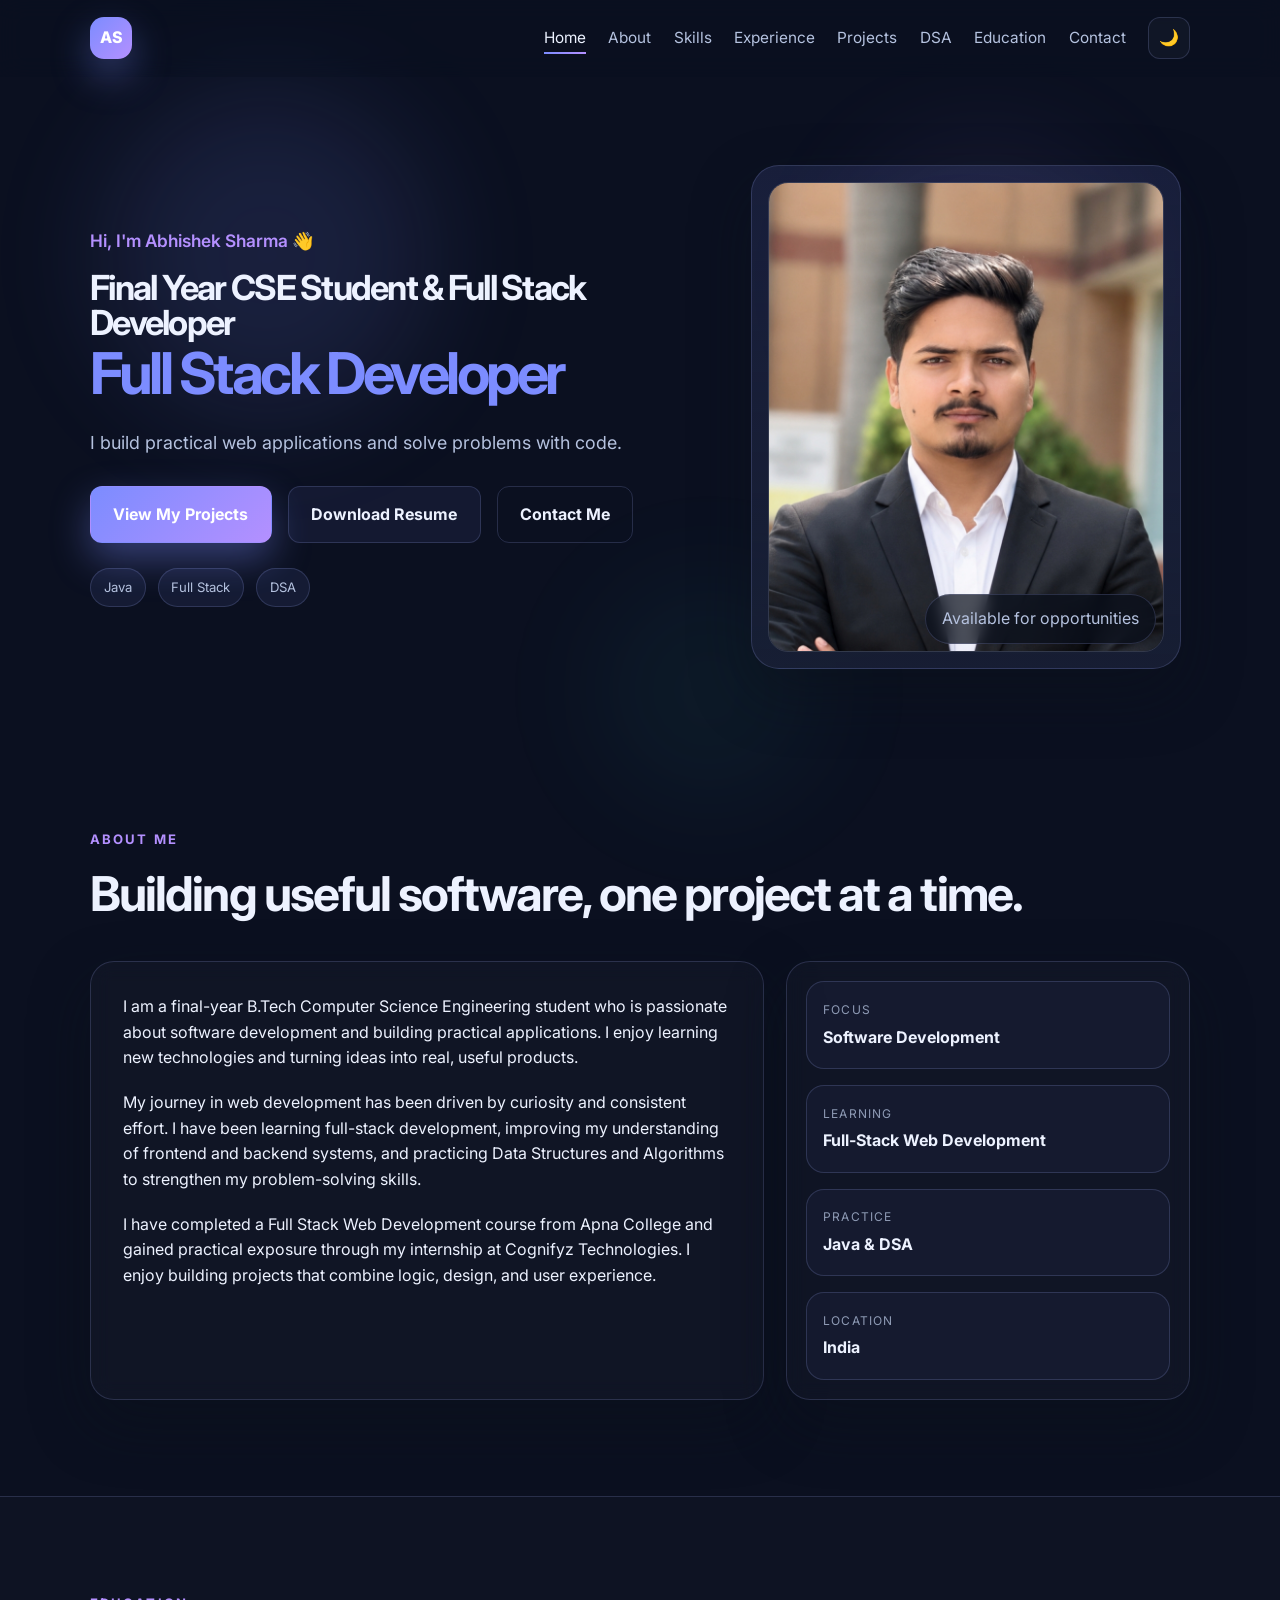
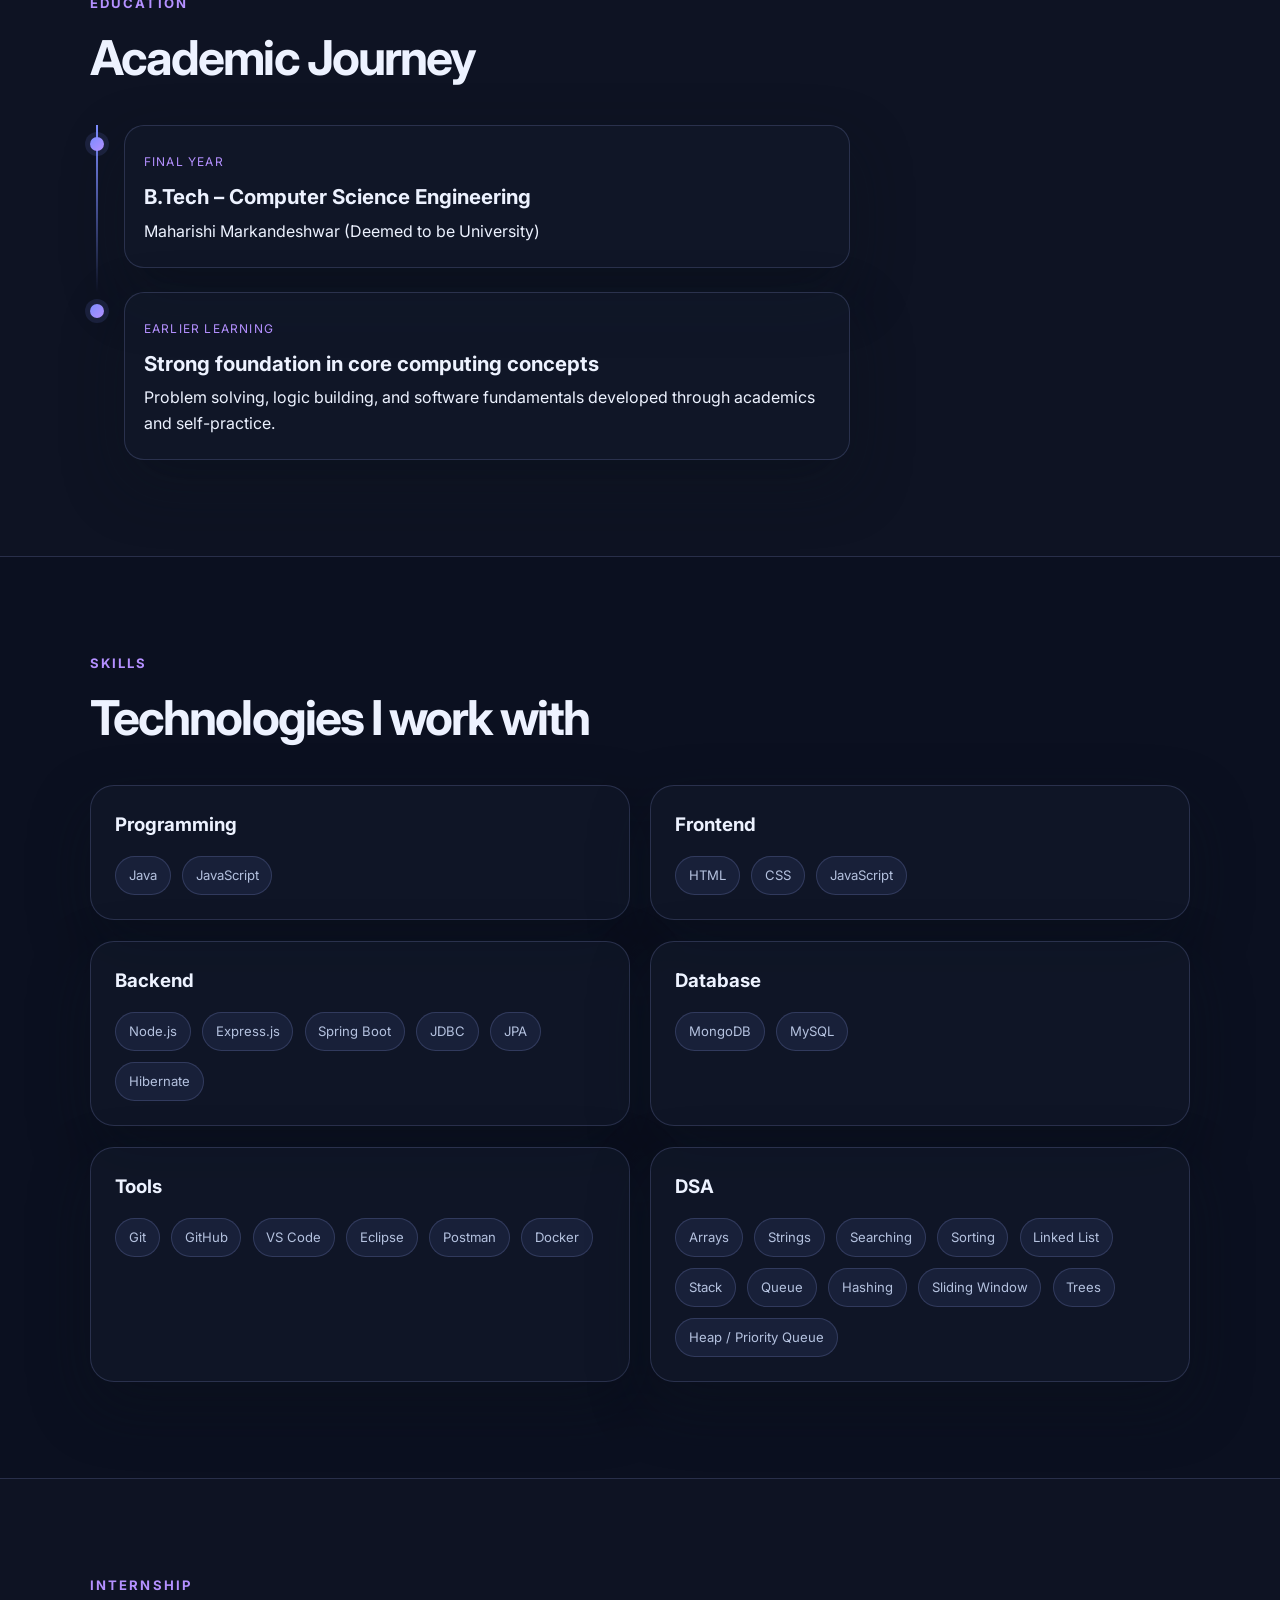
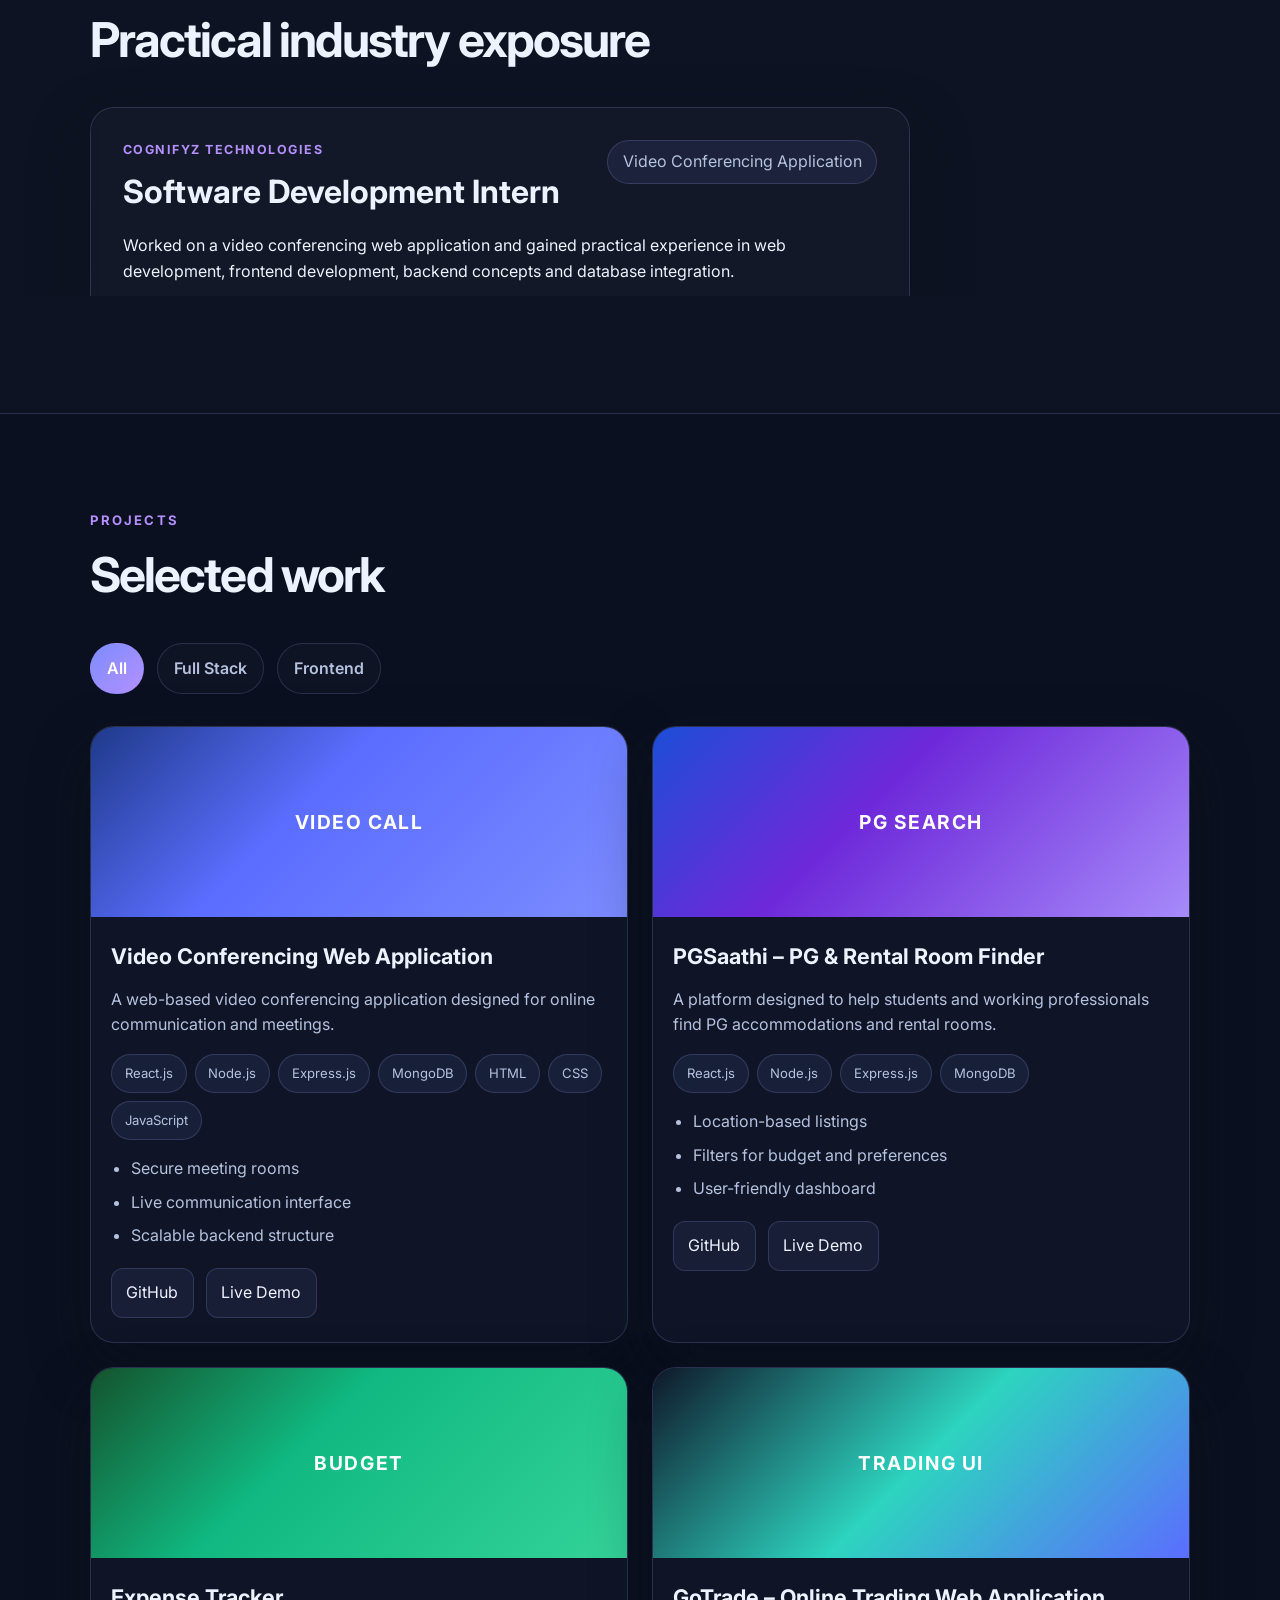
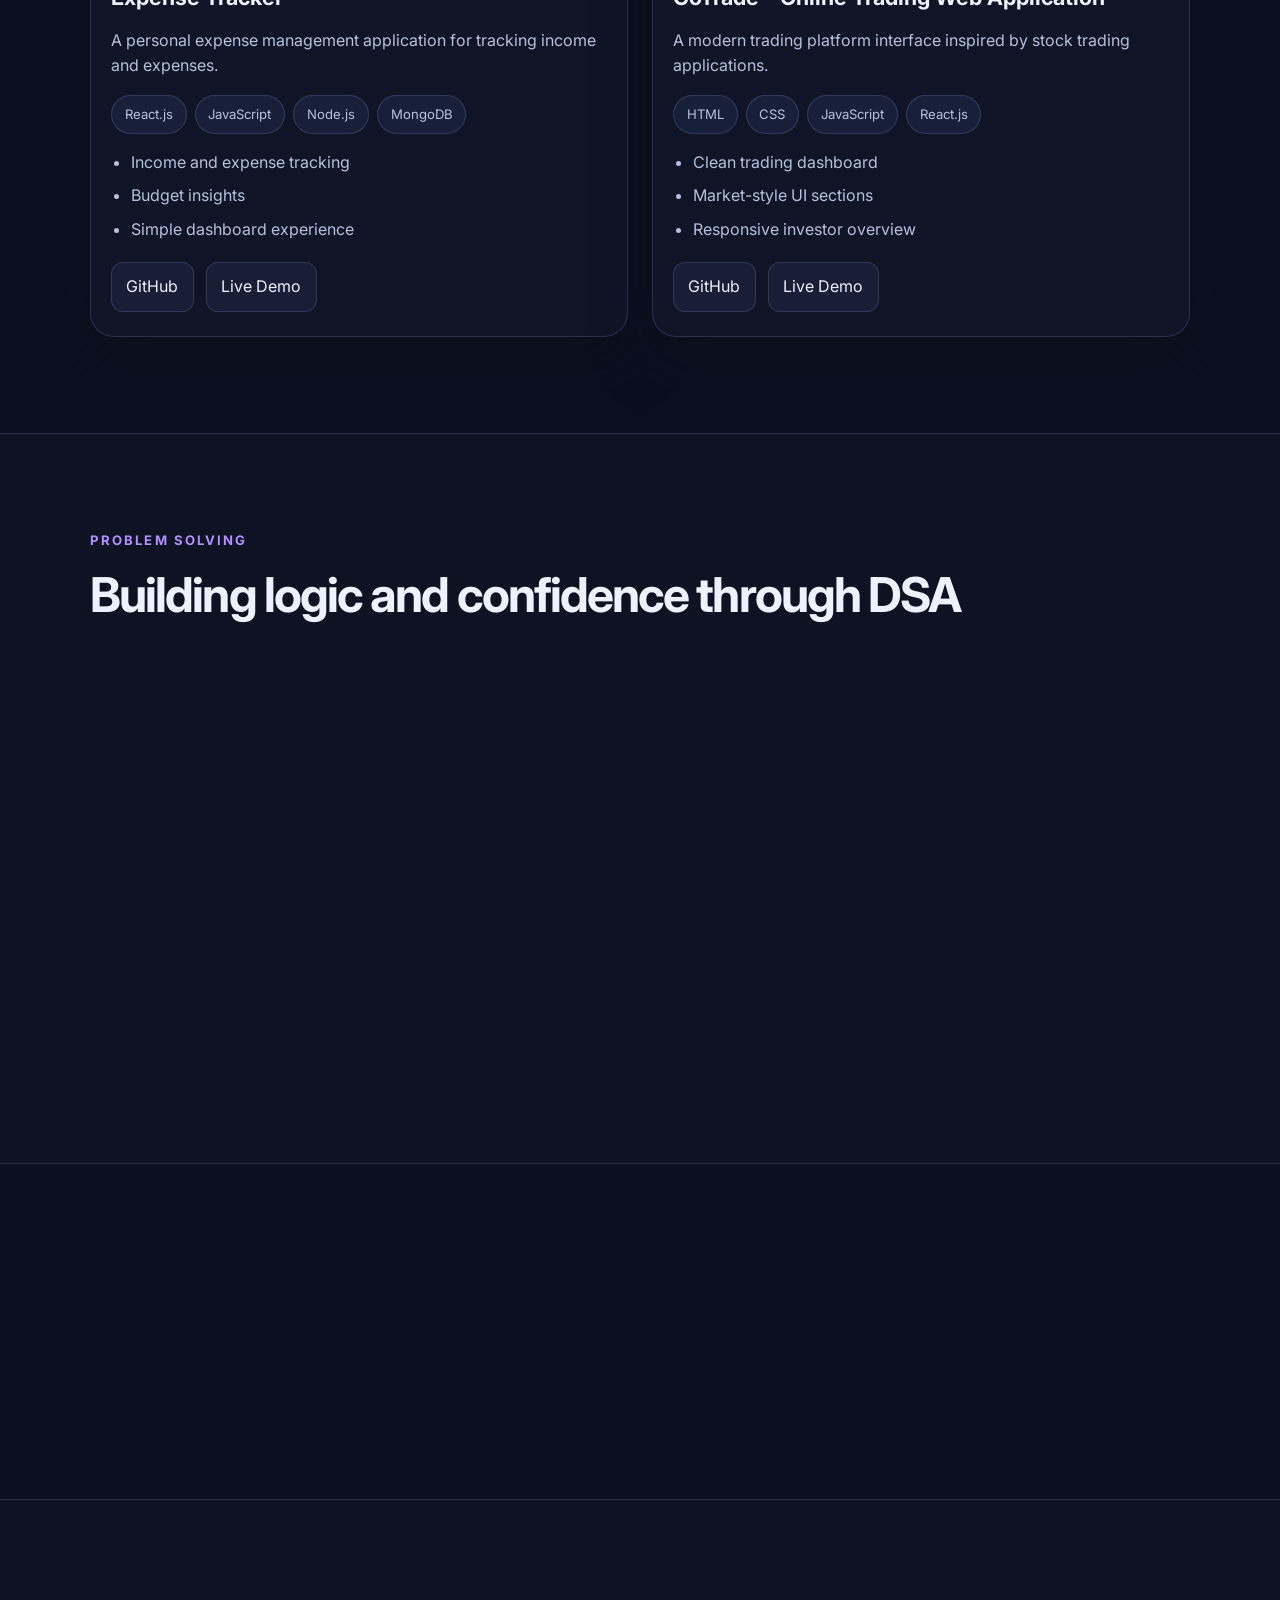
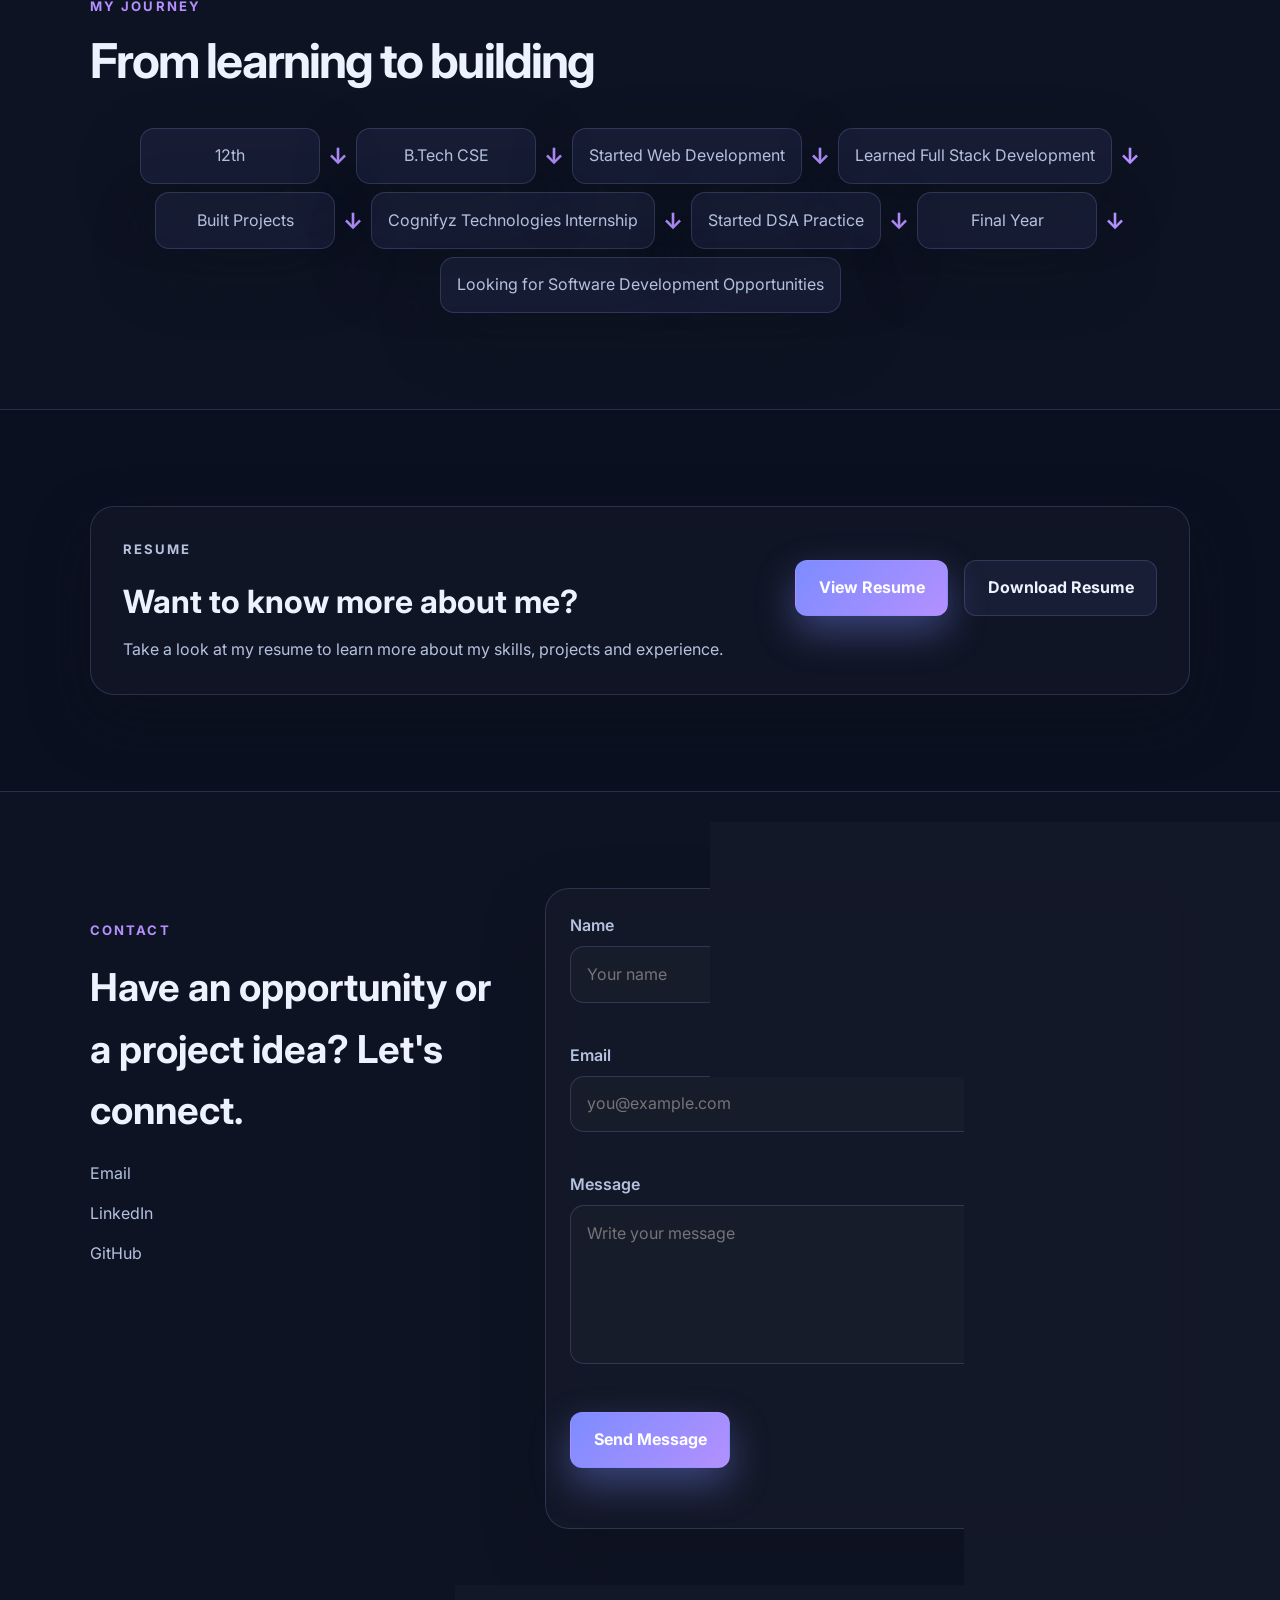
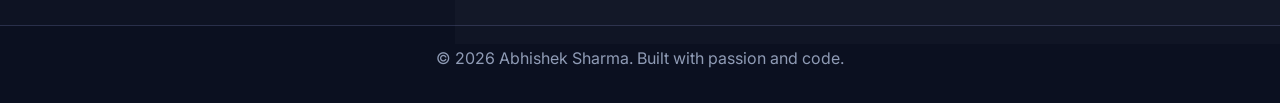
==== commit f2586045: "hello" ====
--- a/portfolio/index.html
+++ b/portfolio/index.html
@@ -475,7 +475,7 @@
             <p class="kicker">Contact</p>
             <h2>Have an opportunity or a project idea? Let's connect.</h2>
             <div class="contact-links">
-              <a href="mailto:abhishek@example.com">Email</a>
+              <a href="mailto:aksharma202121@gmail.com">Email</a>
               <a href="https://www.linkedin.com" target="_blank" rel="noopener">LinkedIn</a>
               <a href="https://github.com" target="_blank" rel="noopener">GitHub</a>
             </div>
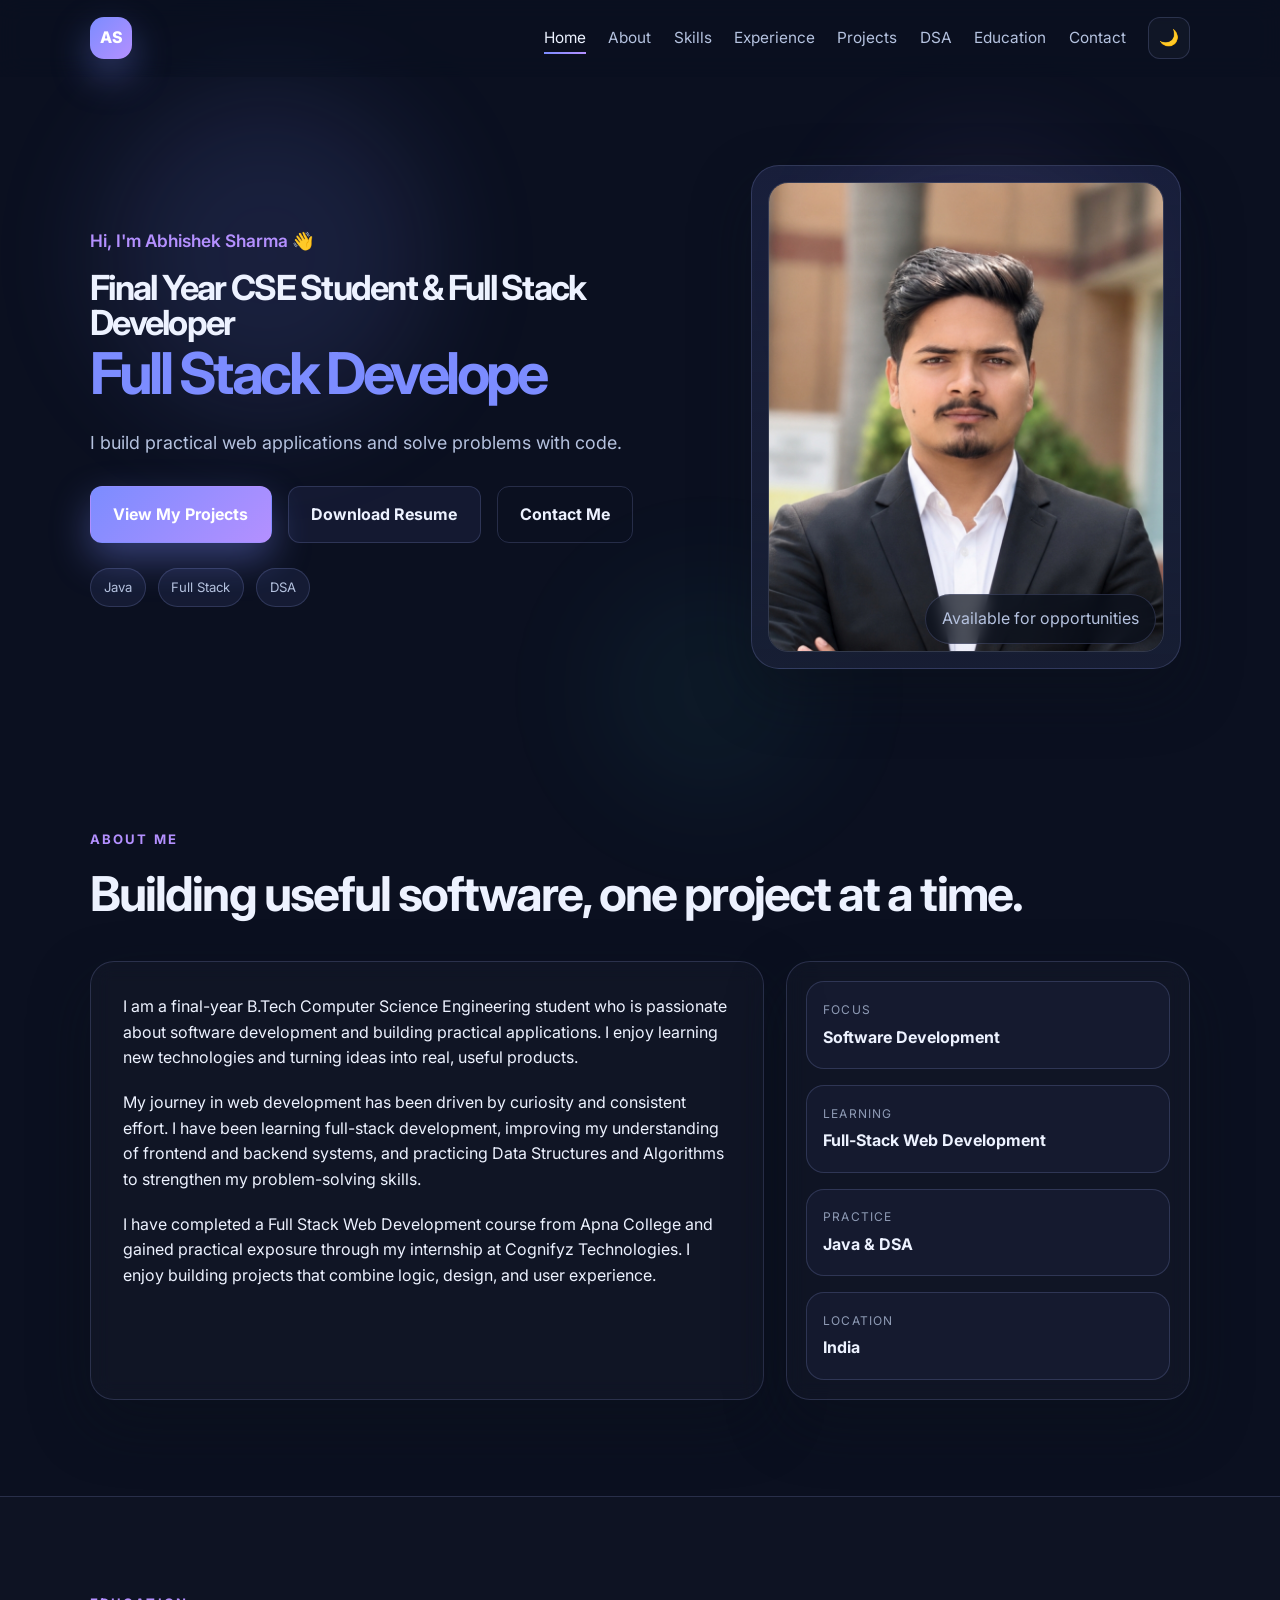
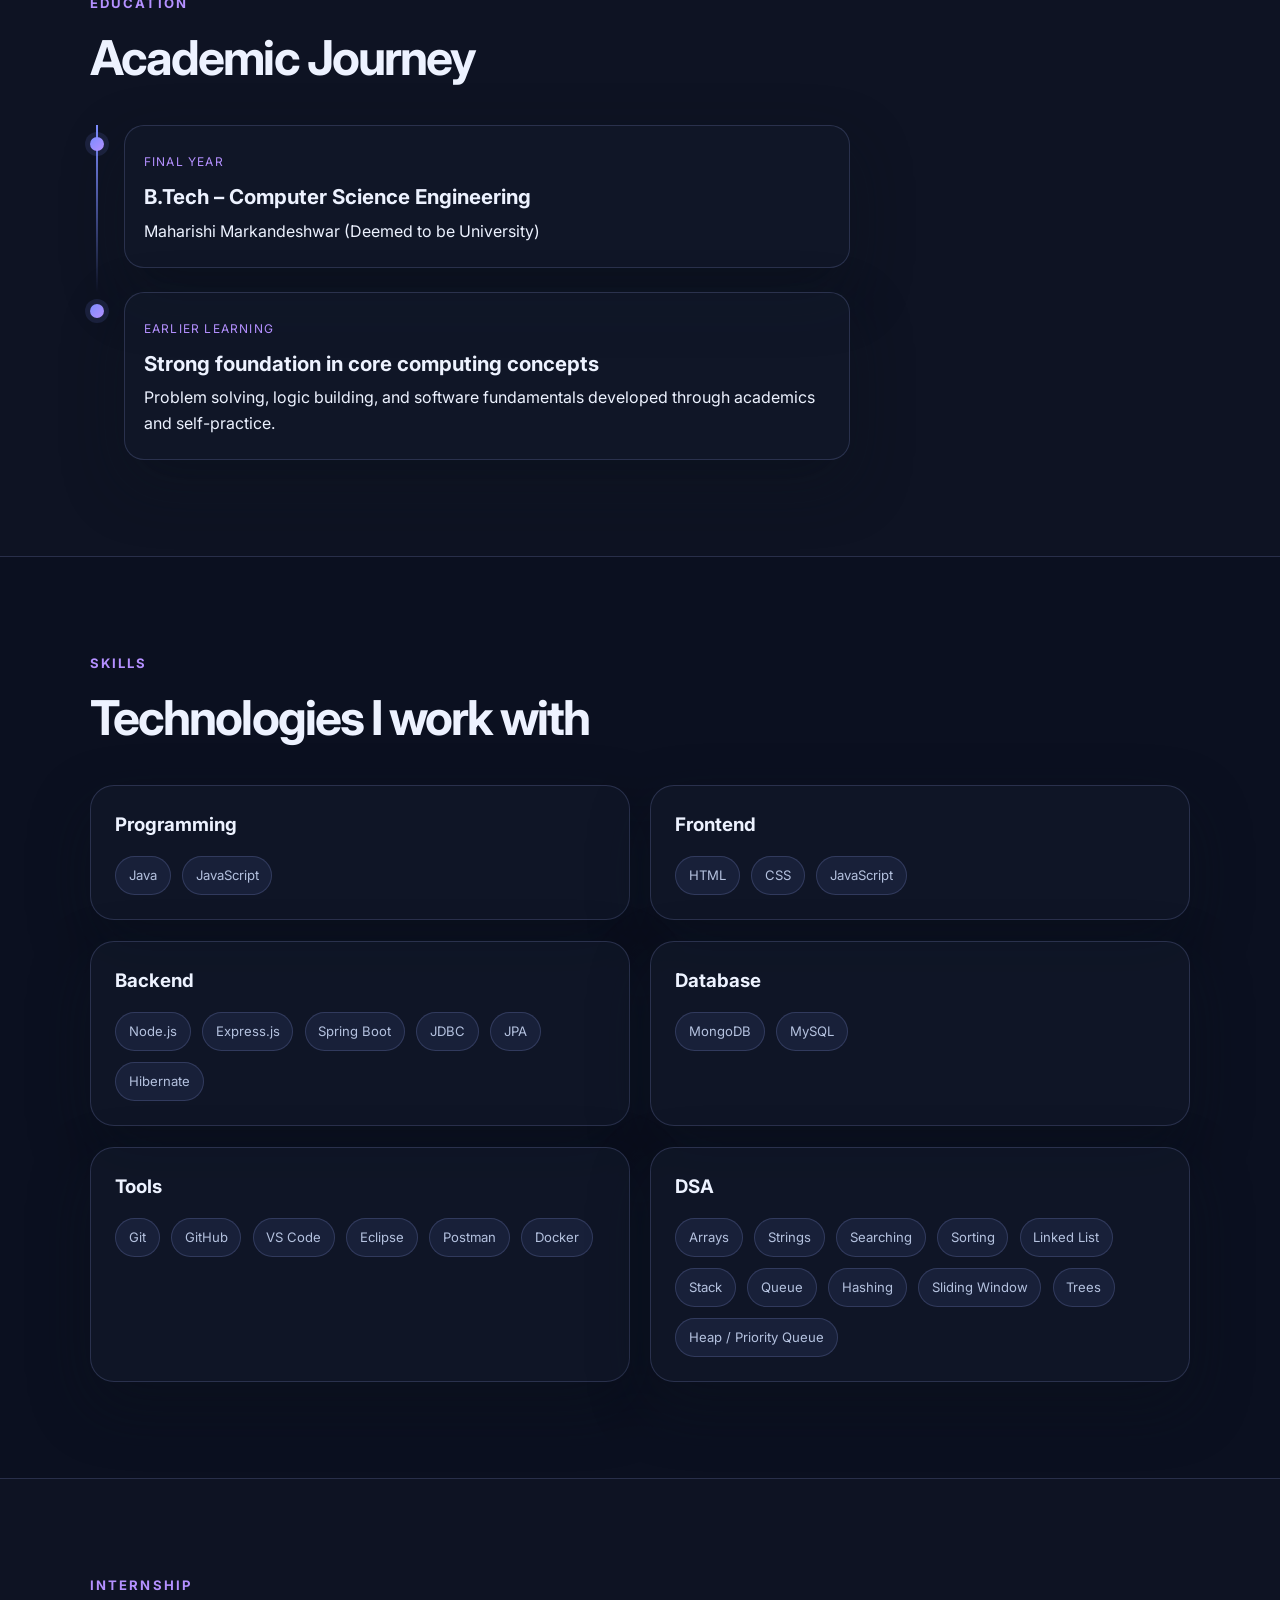
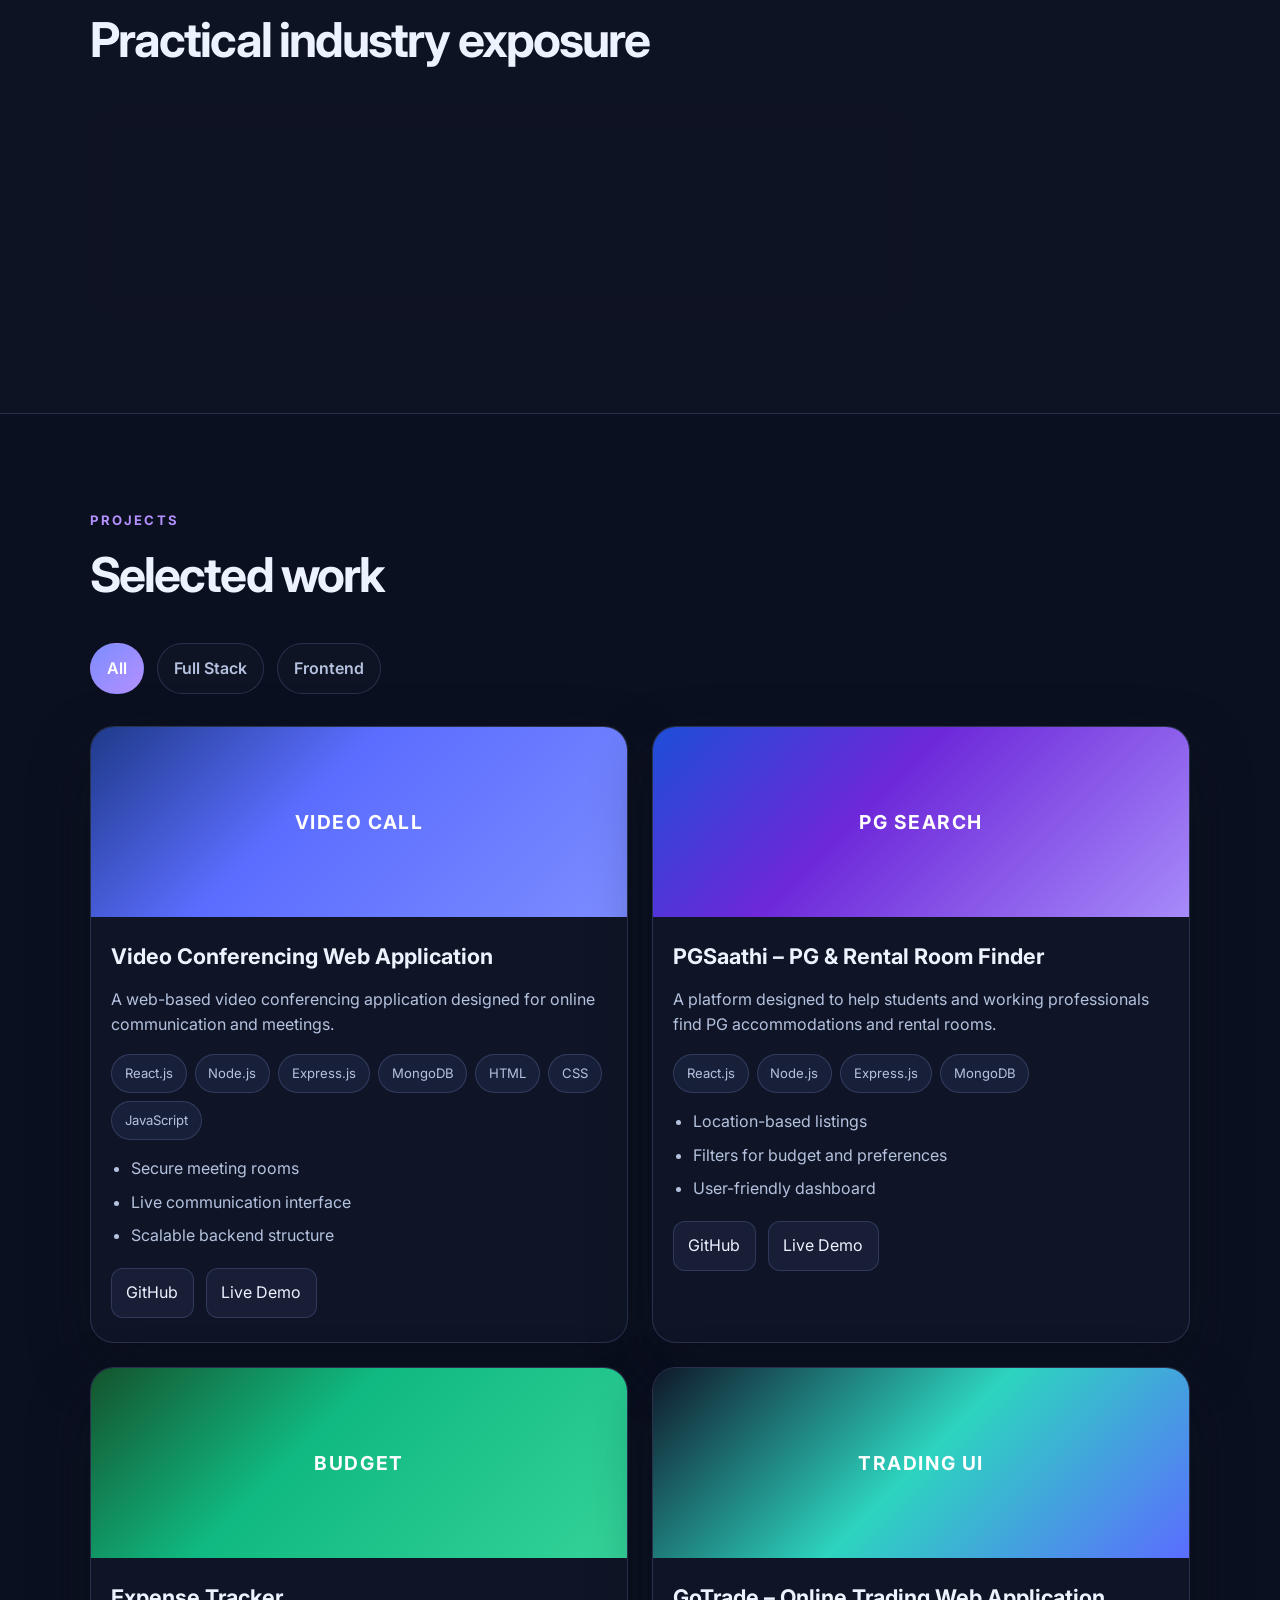
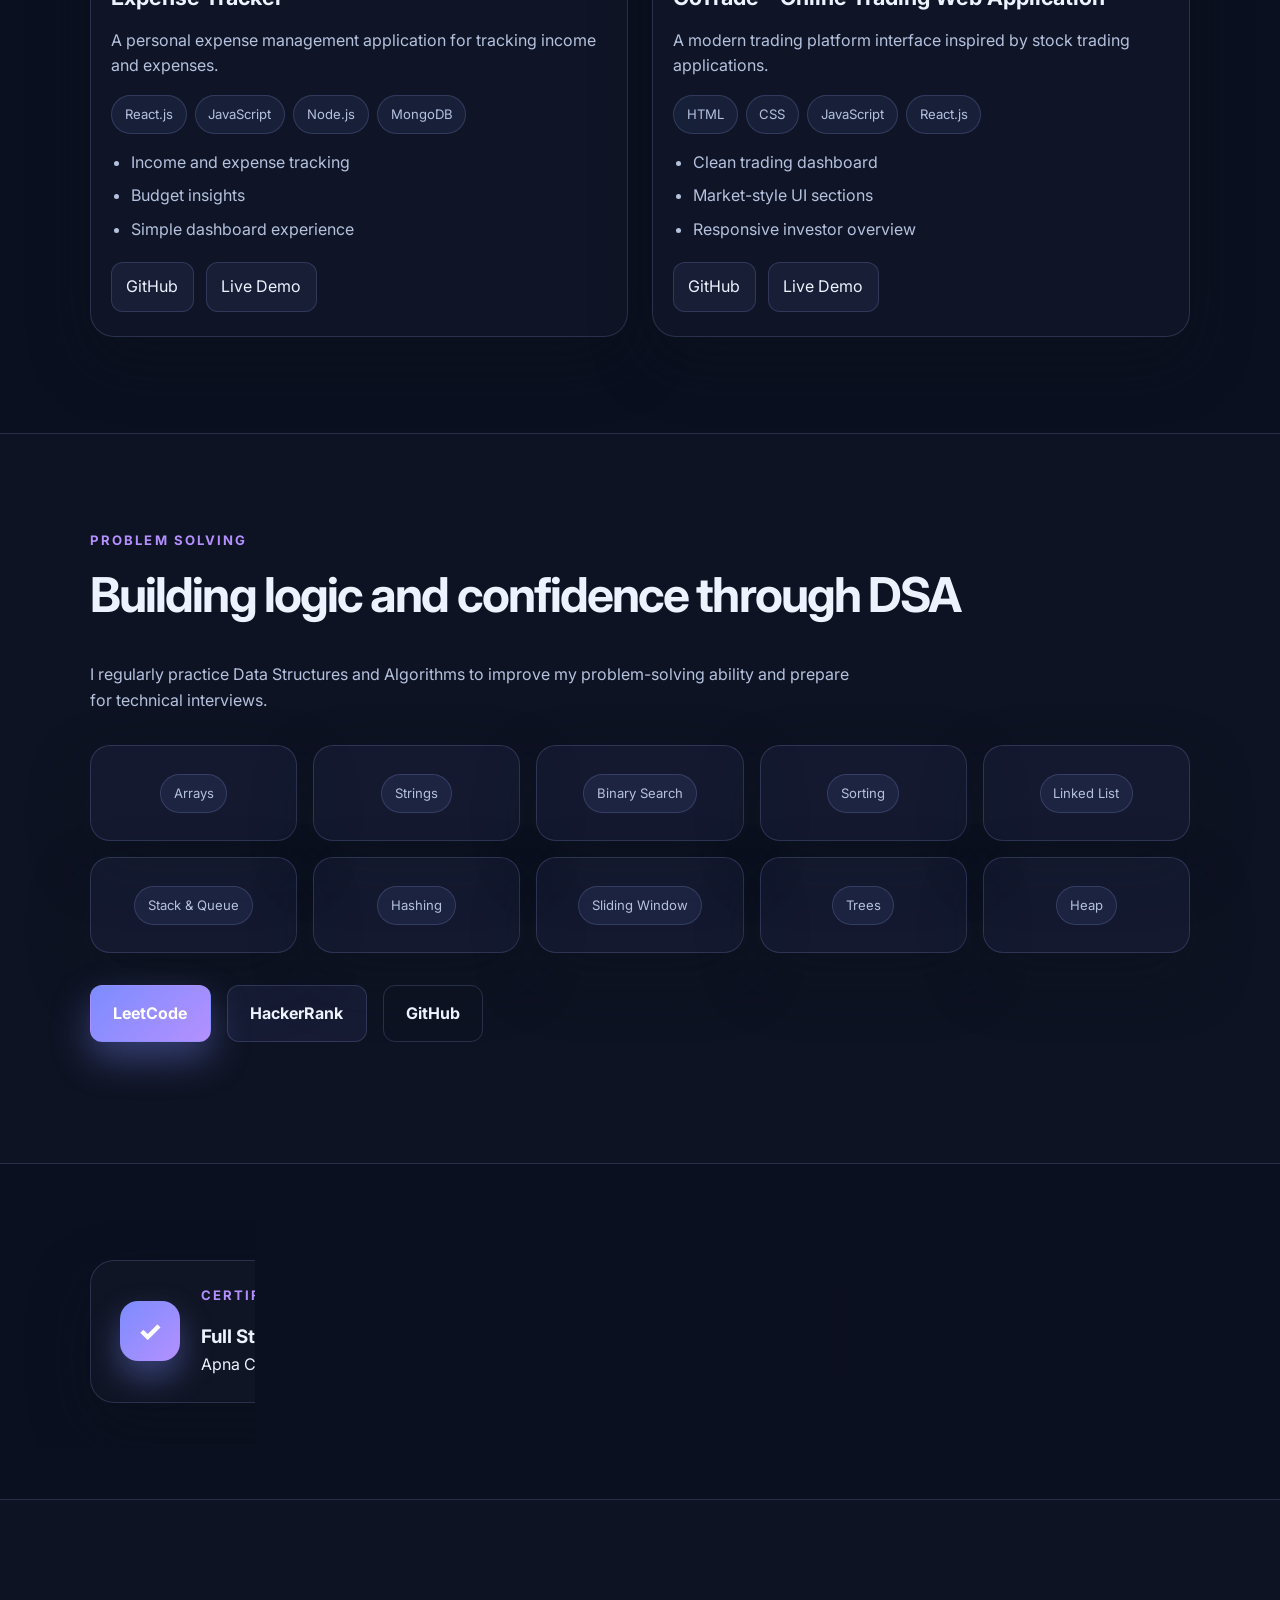
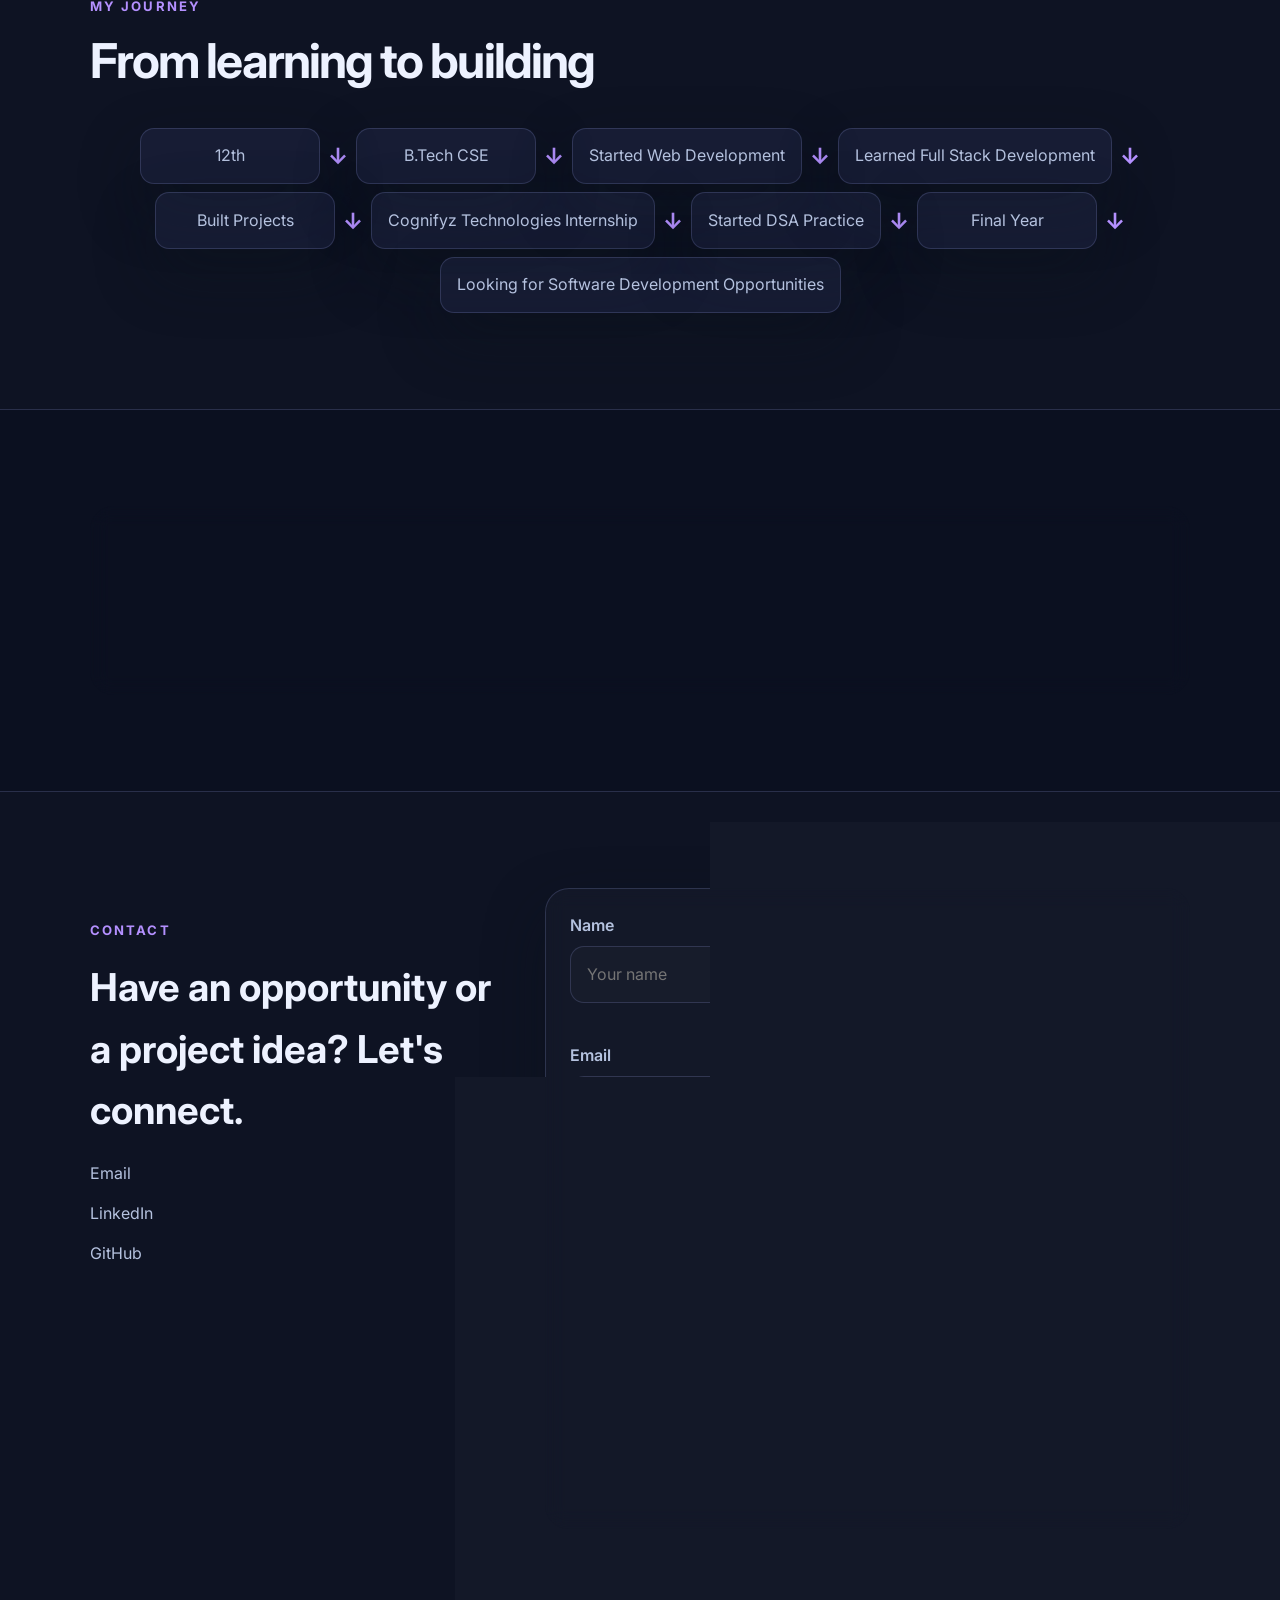
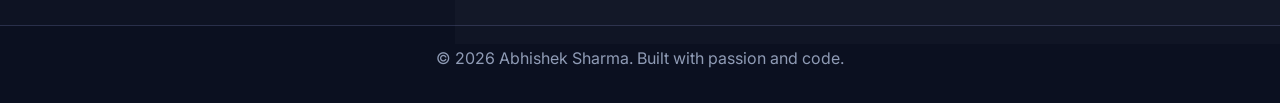
==== commit a96c61c8: "contack section update :" ====
--- a/portfolio/index.html
+++ b/portfolio/index.html
@@ -1,520 +1,519 @@
 <!DOCTYPE html>
 <html lang="en">
-  <head>
-    <meta charset="UTF-8" />
-    <meta name="viewport" content="width=device-width, initial-scale=1.0" />
-    <meta
-      name="description"
-      content="Abhishek Sharma is a final-year Computer Science Engineering student and aspiring full stack developer building practical web applications and solving DSA problems."
-    />
-    <meta
-      name="keywords"
-      content="Abhishek Sharma, Full Stack Developer, Java, DSA, portfolio, software developer"
-    />
-    <title>Abhishek Sharma | Portfolio</title>
-    <link rel="preconnect" href="https://fonts.googleapis.com" />
-    <link rel="preconnect" href="https://fonts.gstatic.com" crossorigin />
-    <link
-      href="https://fonts.googleapis.com/css2?family=Inter:wght@400;500;600;700;800;900&display=swap"
-      rel="stylesheet"
-    />
-    <link rel="stylesheet" href="style.css" />
-  </head>
-  <body>
-    <div class="bg-orb orb-1"></div>
-    <div class="bg-orb orb-2"></div>
-    <div class="bg-orb orb-3"></div>
-
-    <header class="site-header">
-      <nav class="nav container">
-        <a class="logo" href="#home" aria-label="Home">AS</a>
-
-        <button class="nav-toggle" aria-label="Toggle navigation" aria-expanded="false">
-          <span></span>
-          <span></span>
-          <span></span>
-        </button>
-
-        <div class="nav-panel">
-          <ul class="nav-menu">
-            <li><a href="#home" class="active">Home</a></li>
-            <li><a href="#about">About</a></li>
-            <li><a href="#skills">Skills</a></li>
-            <li><a href="#experience">Experience</a></li>
-            <li><a href="#projects">Projects</a></li>
-            <li><a href="#dsa">DSA</a></li>
-            <li><a href="#education">Education</a></li>
-            <li><a href="#contact">Contact</a></li>
-            <li><button class="theme-toggle" type="button" aria-label="Toggle dark mode">🌙</button></li>
-          </ul>
-        </div>
-      </nav>
-    </header>
-
-    <main>
-      <section id="home" class="hero">
-        <div class="container hero-inner">
-          <div class="hero-copy reveal">
-            <p class="eyebrow">Hi, I'm Abhishek Sharma 👋</p>
-            <h1>
-              <span class="type-prefix">Final Year CSE Student &amp; Full Stack Developer</span>
-              <span class="typing-text" aria-live="polite"></span>
-            </h1>
-            <p class="lead">I build practical web applications and solve problems with code.</p>
-            <div class="cta-group">
-              <a class="btn btn-primary" href="#projects">View My Projects</a>
-              <a class="btn btn-secondary" href="resume.pdf" target="_blank" rel="noopener">Download Resume</a>
-              <a class="btn btn-ghost" href="#contact">Contact Me</a>
-            </div>
-            <div class="quick-badges">
+
+<head>
+  <meta charset="UTF-8" />
+  <meta name="viewport" content="width=device-width, initial-scale=1.0" />
+  <meta name="description"
+    content="Abhishek Sharma is a final-year Computer Science Engineering student and aspiring full stack developer building practical web applications and solving DSA problems." />
+  <meta name="keywords" content="Abhishek Sharma, Full Stack Developer, Java, DSA, portfolio, software developer" />
+  <title>Abhishek Sharma | Portfolio</title>
+  <link rel="preconnect" href="https://fonts.googleapis.com" />
+  <link rel="preconnect" href="https://fonts.gstatic.com" crossorigin />
+  <link href="https://fonts.googleapis.com/css2?family=Inter:wght@400;500;600;700;800;900&display=swap"
+    rel="stylesheet" />
+  <link rel="stylesheet" href="style.css" />
+</head>
+
+<body>
+  <div class="bg-orb orb-1"></div>
+  <div class="bg-orb orb-2"></div>
+  <div class="bg-orb orb-3"></div>
+
+  <header class="site-header">
+    <nav class="nav container">
+      <a class="logo" href="#home" aria-label="Home">AS</a>
+
+      <button class="nav-toggle" aria-label="Toggle navigation" aria-expanded="false">
+        <span></span>
+        <span></span>
+        <span></span>
+      </button>
+
+      <div class="nav-panel">
+        <ul class="nav-menu">
+          <li><a href="#home" class="active">Home</a></li>
+          <li><a href="#about">About</a></li>
+          <li><a href="#skills">Skills</a></li>
+          <li><a href="#experience">Experience</a></li>
+          <li><a href="#projects">Projects</a></li>
+          <li><a href="#dsa">DSA</a></li>
+          <li><a href="#education">Education</a></li>
+          <li><a href="#contact">Contact</a></li>
+          <li><button class="theme-toggle" type="button" aria-label="Toggle dark mode">🌙</button></li>
+        </ul>
+      </div>
+    </nav>
+  </header>
+
+  <main>
+    <section id="home" class="hero">
+      <div class="container hero-inner">
+        <div class="hero-copy reveal">
+          <p class="eyebrow">Hi, I'm Abhishek Sharma 👋</p>
+          <h1>
+            <span class="type-prefix">Final Year CSE Student &amp; Full Stack Developer</span>
+            <span class="typing-text" aria-live="polite"></span>
+          </h1>
+          <p class="lead">I build practical web applications and solve problems with code.</p>
+          <div class="cta-group">
+            <a class="btn btn-primary" href="#projects">View My Projects</a>
+            <a class="btn btn-secondary" href="resume.pdf" target="_blank" rel="noopener">Download Resume</a>
+            <a class="btn btn-ghost" href="#contact">Contact Me</a>
+          </div>
+          <div class="quick-badges">
+            <span>Java</span>
+            <span>Full Stack</span>
+            <span>DSA</span>
+          </div>
+        </div>
+
+        <div class="hero-visual reveal">
+          <div class="profile-card">
+            <div class="profile-glow"></div>
+            <img src="assets/profile.jpeg" alt="Abhishek Sharma profile" />
+            <div class="profile-badge">Available for opportunities</div>
+          </div>
+        </div>
+      </div>
+    </section>
+
+    <section id="about" class="section">
+      <div class="container">
+        <div class="section-heading reveal">
+          <p class="kicker">About Me</p>
+          <h2>Building useful software, one project at a time.</h2>
+        </div>
+
+        <div class="about-grid">
+          <div class="about-card reveal">
+            <p>
+              I am a final-year B.Tech Computer Science Engineering student who is passionate about software
+              development and building practical applications. I enjoy learning new technologies and turning ideas
+              into real, useful products.
+            </p>
+            <p>
+              My journey in web development has been driven by curiosity and consistent effort. I have been learning
+              full-stack development, improving my understanding of frontend and backend systems, and practicing Data
+              Structures and Algorithms to strengthen my problem-solving skills.
+            </p>
+            <p>
+              I have completed a Full Stack Web Development course from Apna College and gained practical exposure
+              through my internship at Cognifyz Technologies. I enjoy building projects that combine logic, design,
+              and user experience.
+            </p>
+          </div>
+
+          <div class="about-points reveal">
+            <div class="info-item">
+              <span class="info-label">Focus</span>
+              <strong>Software Development</strong>
+            </div>
+            <div class="info-item">
+              <span class="info-label">Learning</span>
+              <strong>Full-Stack Web Development</strong>
+            </div>
+            <div class="info-item">
+              <span class="info-label">Practice</span>
+              <strong>Java &amp; DSA</strong>
+            </div>
+            <div class="info-item">
+              <span class="info-label">Location</span>
+              <strong>India</strong>
+            </div>
+          </div>
+        </div>
+      </div>
+    </section>
+
+    <section id="education" class="section alt-bg">
+      <div class="container">
+        <div class="section-heading reveal">
+          <p class="kicker">Education</p>
+          <h2>Academic Journey</h2>
+        </div>
+
+        <div class="timeline reveal">
+          <div class="timeline-item">
+            <div class="timeline-dot"></div>
+            <div class="timeline-card education-card">
+              <span class="timeline-year">Final Year</span>
+              <h3>B.Tech – Computer Science Engineering</h3>
+              <p>Maharishi Markandeshwar (Deemed to be University)</p>
+            </div>
+          </div>
+          <div class="timeline-item">
+            <div class="timeline-dot"></div>
+            <div class="timeline-card education-card">
+              <span class="timeline-year">Earlier Learning</span>
+              <h3>Strong foundation in core computing concepts</h3>
+              <p>Problem solving, logic building, and software fundamentals developed through academics and
+                self-practice.</p>
+            </div>
+          </div>
+        </div>
+      </div>
+    </section>
+
+    <section id="skills" class="section">
+      <div class="container">
+        <div class="section-heading reveal">
+          <p class="kicker">Skills</p>
+          <h2>Technologies I work with</h2>
+        </div>
+
+        <div class="skills-grid">
+          <div class="skill-group reveal">
+            <h3>Programming</h3>
+            <div class="tag-list">
               <span>Java</span>
-              <span>Full Stack</span>
-              <span>DSA</span>
-            </div>
-          </div>
-
-          <div class="hero-visual reveal">
-            <div class="profile-card">
-              <div class="profile-glow"></div>
-              <img src="assets/profile.jpeg" alt="Abhishek Sharma profile" />
-              <div class="profile-badge">Available for opportunities</div>
-            </div>
-          </div>
-        </div>
-      </section>
-
-      <section id="about" class="section">
-        <div class="container">
-          <div class="section-heading reveal">
-            <p class="kicker">About Me</p>
-            <h2>Building useful software, one project at a time.</h2>
-          </div>
-
-          <div class="about-grid">
-            <div class="about-card reveal">
-              <p>
-                I am a final-year B.Tech Computer Science Engineering student who is passionate about software
-                development and building practical applications. I enjoy learning new technologies and turning ideas
-                into real, useful products.
-              </p>
-              <p>
-                My journey in web development has been driven by curiosity and consistent effort. I have been learning
-                full-stack development, improving my understanding of frontend and backend systems, and practicing Data
-                Structures and Algorithms to strengthen my problem-solving skills.
-              </p>
-              <p>
-                I have completed a Full Stack Web Development course from Apna College and gained practical exposure
-                through my internship at Cognifyz Technologies. I enjoy building projects that combine logic, design,
-                and user experience.
-              </p>
-            </div>
-
-            <div class="about-points reveal">
-              <div class="info-item">
-                <span class="info-label">Focus</span>
-                <strong>Software Development</strong>
-              </div>
-              <div class="info-item">
-                <span class="info-label">Learning</span>
-                <strong>Full-Stack Web Development</strong>
-              </div>
-              <div class="info-item">
-                <span class="info-label">Practice</span>
-                <strong>Java &amp; DSA</strong>
-              </div>
-              <div class="info-item">
-                <span class="info-label">Location</span>
-                <strong>India</strong>
-              </div>
-            </div>
-          </div>
-        </div>
-      </section>
-
-      <section id="education" class="section alt-bg">
-        <div class="container">
-          <div class="section-heading reveal">
-            <p class="kicker">Education</p>
-            <h2>Academic Journey</h2>
-          </div>
-
-          <div class="timeline reveal">
-            <div class="timeline-item">
-              <div class="timeline-dot"></div>
-              <div class="timeline-card education-card">
-                <span class="timeline-year">Final Year</span>
-                <h3>B.Tech – Computer Science Engineering</h3>
-                <p>Maharishi Markandeshwar (Deemed to be University)</p>
-              </div>
-            </div>
-            <div class="timeline-item">
-              <div class="timeline-dot"></div>
-              <div class="timeline-card education-card">
-                <span class="timeline-year">Earlier Learning</span>
-                <h3>Strong foundation in core computing concepts</h3>
-                <p>Problem solving, logic building, and software fundamentals developed through academics and self-practice.</p>
-              </div>
-            </div>
-          </div>
-        </div>
-      </section>
-
-      <section id="skills" class="section">
-        <div class="container">
-          <div class="section-heading reveal">
-            <p class="kicker">Skills</p>
-            <h2>Technologies I work with</h2>
-          </div>
-
-          <div class="skills-grid">
-            <div class="skill-group reveal">
-              <h3>Programming</h3>
-              <div class="tag-list">
-                <span>Java</span>
-                <span>JavaScript</span>
-              </div>
-            </div>
-
-            <div class="skill-group reveal">
-              <h3>Frontend</h3>
-              <div class="tag-list">
+              <span>JavaScript</span>
+            </div>
+          </div>
+
+          <div class="skill-group reveal">
+            <h3>Frontend</h3>
+            <div class="tag-list">
+              <span>HTML</span>
+              <span>CSS</span>
+              <span>JavaScript</span>
+            </div>
+          </div>
+
+          <div class="skill-group reveal">
+            <h3>Backend</h3>
+            <div class="tag-list">
+              <span>Node.js</span>
+              <span>Express.js</span>
+              <span>Spring Boot</span>
+              <span>JDBC</span>
+              <span>JPA</span>
+              <span>Hibernate</span>
+            </div>
+          </div>
+
+          <div class="skill-group reveal">
+            <h3>Database</h3>
+            <div class="tag-list">
+              <span>MongoDB</span>
+              <span>MySQL</span>
+            </div>
+          </div>
+
+          <div class="skill-group reveal">
+            <h3>Tools</h3>
+            <div class="tag-list">
+              <span>Git</span>
+              <span>GitHub</span>
+              <span>VS Code</span>
+              <span>Eclipse</span>
+              <span>Postman</span>
+              <span>Docker</span>
+            </div>
+          </div>
+
+          <div class="skill-group reveal">
+            <h3>DSA</h3>
+            <div class="tag-list">
+              <span>Arrays</span>
+              <span>Strings</span>
+              <span>Searching</span>
+              <span>Sorting</span>
+              <span>Linked List</span>
+              <span>Stack</span>
+              <span>Queue</span>
+              <span>Hashing</span>
+              <span>Sliding Window</span>
+              <span>Trees</span>
+              <span>Heap / Priority Queue</span>
+            </div>
+          </div>
+        </div>
+      </div>
+    </section>
+
+    <section id="experience" class="section alt-bg">
+      <div class="container">
+        <div class="section-heading reveal">
+          <p class="kicker">Internship</p>
+          <h2>Practical industry exposure</h2>
+        </div>
+
+        <div class="experience-card reveal">
+          <div class="experience-header">
+            <div>
+              <p class="company">Cognifyz Technologies</p>
+              <h3>Software Development Intern</h3>
+            </div>
+            <span class="role-tag">Video Conferencing Application</span>
+          </div>
+          <p>
+            Worked on a video conferencing web application and gained practical experience in web development,
+            frontend development, backend concepts and database integration.
+          </p>
+        </div>
+      </div>
+    </section>
+
+    <section id="projects" class="section">
+      <div class="container">
+        <div class="section-heading reveal">
+          <p class="kicker">Projects</p>
+          <h2>Selected work</h2>
+        </div>
+
+        <div class="filter-bar reveal" aria-label="Project filters">
+          <button class="filter-btn active" data-filter="all">All</button>
+          <button class="filter-btn" data-filter="fullstack">Full Stack</button>
+          <button class="filter-btn" data-filter="frontend">Frontend</button>
+        </div>
+
+        <div class="projects-grid">
+          <article class="project-card reveal" data-category="fullstack">
+            <div class="project-image project-one">
+              <span>Video Call</span>
+            </div>
+            <div class="project-body">
+              <h3>Video Conferencing Web Application</h3>
+              <p>A web-based video conferencing application designed for online communication and meetings.</p>
+              <div class="tech-stack">
+                <span>React.js</span>
+                <span>Node.js</span>
+                <span>Express.js</span>
+                <span>MongoDB</span>
                 <span>HTML</span>
                 <span>CSS</span>
                 <span>JavaScript</span>
               </div>
-            </div>
-
-            <div class="skill-group reveal">
-              <h3>Backend</h3>
-              <div class="tag-list">
+              <ul class="feature-list">
+                <li>Secure meeting rooms</li>
+                <li>Live communication interface</li>
+                <li>Scalable backend structure</li>
+              </ul>
+              <div class="project-actions">
+                <a href="https://github.com" target="_blank" rel="noopener">GitHub</a>
+                <a href="https://example.com" target="_blank" rel="noopener">Live Demo</a>
+              </div>
+            </div>
+          </article>
+
+          <article class="project-card reveal" data-category="fullstack">
+            <div class="project-image project-two">
+              <span>PG Search</span>
+            </div>
+            <div class="project-body">
+              <h3>PGSaathi – PG &amp; Rental Room Finder</h3>
+              <p>A platform designed to help students and working professionals find PG accommodations and rental rooms.
+              </p>
+              <div class="tech-stack">
+                <span>React.js</span>
                 <span>Node.js</span>
                 <span>Express.js</span>
-                <span>Spring Boot</span>
-                <span>JDBC</span>
-                <span>JPA</span>
-                <span>Hibernate</span>
-              </div>
-            </div>
-
-            <div class="skill-group reveal">
-              <h3>Database</h3>
-              <div class="tag-list">
                 <span>MongoDB</span>
-                <span>MySQL</span>
-              </div>
-            </div>
-
-            <div class="skill-group reveal">
-              <h3>Tools</h3>
-              <div class="tag-list">
-                <span>Git</span>
-                <span>GitHub</span>
-                <span>VS Code</span>
-                <span>Eclipse</span>
-                <span>Postman</span>
-                <span>Docker</span>
-              </div>
-            </div>
-
-            <div class="skill-group reveal">
-              <h3>DSA</h3>
-              <div class="tag-list">
-                <span>Arrays</span>
-                <span>Strings</span>
-                <span>Searching</span>
-                <span>Sorting</span>
-                <span>Linked List</span>
-                <span>Stack</span>
-                <span>Queue</span>
-                <span>Hashing</span>
-                <span>Sliding Window</span>
-                <span>Trees</span>
-                <span>Heap / Priority Queue</span>
-              </div>
-            </div>
-          </div>
-        </div>
-      </section>
-
-      <section id="experience" class="section alt-bg">
-        <div class="container">
-          <div class="section-heading reveal">
-            <p class="kicker">Internship</p>
-            <h2>Practical industry exposure</h2>
-          </div>
-
-          <div class="experience-card reveal">
-            <div class="experience-header">
-              <div>
-                <p class="company">Cognifyz Technologies</p>
-                <h3>Software Development Intern</h3>
-              </div>
-              <span class="role-tag">Video Conferencing Application</span>
-            </div>
-            <p>
-              Worked on a video conferencing web application and gained practical experience in web development,
-              frontend development, backend concepts and database integration.
-            </p>
-          </div>
-        </div>
-      </section>
-
-      <section id="projects" class="section">
-        <div class="container">
-          <div class="section-heading reveal">
-            <p class="kicker">Projects</p>
-            <h2>Selected work</h2>
-          </div>
-
-          <div class="filter-bar reveal" aria-label="Project filters">
-            <button class="filter-btn active" data-filter="all">All</button>
-            <button class="filter-btn" data-filter="fullstack">Full Stack</button>
-            <button class="filter-btn" data-filter="frontend">Frontend</button>
-          </div>
-
-          <div class="projects-grid">
-            <article class="project-card reveal" data-category="fullstack">
-              <div class="project-image project-one">
-                <span>Video Call</span>
-              </div>
-              <div class="project-body">
-                <h3>Video Conferencing Web Application</h3>
-                <p>A web-based video conferencing application designed for online communication and meetings.</p>
-                <div class="tech-stack">
-                  <span>React.js</span>
-                  <span>Node.js</span>
-                  <span>Express.js</span>
-                  <span>MongoDB</span>
-                  <span>HTML</span>
-                  <span>CSS</span>
-                  <span>JavaScript</span>
-                </div>
-                <ul class="feature-list">
-                  <li>Secure meeting rooms</li>
-                  <li>Live communication interface</li>
-                  <li>Scalable backend structure</li>
-                </ul>
-                <div class="project-actions">
-                  <a href="https://github.com" target="_blank" rel="noopener">GitHub</a>
-                  <a href="https://example.com" target="_blank" rel="noopener">Live Demo</a>
-                </div>
-              </div>
-            </article>
-
-            <article class="project-card reveal" data-category="fullstack">
-              <div class="project-image project-two">
-                <span>PG Search</span>
-              </div>
-              <div class="project-body">
-                <h3>PGSaathi – PG &amp; Rental Room Finder</h3>
-                <p>A platform designed to help students and working professionals find PG accommodations and rental rooms.</p>
-                <div class="tech-stack">
-                  <span>React.js</span>
-                  <span>Node.js</span>
-                  <span>Express.js</span>
-                  <span>MongoDB</span>
-                </div>
-                <ul class="feature-list">
-                  <li>Location-based listings</li>
-                  <li>Filters for budget and preferences</li>
-                  <li>User-friendly dashboard</li>
-                </ul>
-                <div class="project-actions">
-                  <a href="https://github.com" target="_blank" rel="noopener">GitHub</a>
-                  <a href="https://example.com" target="_blank" rel="noopener">Live Demo</a>
-                </div>
-              </div>
-            </article>
-
-            <article class="project-card reveal" data-category="fullstack">
-              <div class="project-image project-three">
-                <span>Budget</span>
-              </div>
-              <div class="project-body">
-                <h3>Expense Tracker</h3>
-                <p>A personal expense management application for tracking income and expenses.</p>
-                <div class="tech-stack">
-                  <span>React.js</span>
-                  <span>JavaScript</span>
-                  <span>Node.js</span>
-                  <span>MongoDB</span>
-                </div>
-                <ul class="feature-list">
-                  <li>Income and expense tracking</li>
-                  <li>Budget insights</li>
-                  <li>Simple dashboard experience</li>
-                </ul>
-                <div class="project-actions">
-                  <a href="https://github.com" target="_blank" rel="noopener">GitHub</a>
-                  <a href="https://example.com" target="_blank" rel="noopener">Live Demo</a>
-                </div>
-              </div>
-            </article>
-
-            <article class="project-card reveal" data-category="frontend">
-              <div class="project-image project-four">
-                <span>Trading UI</span>
-              </div>
-              <div class="project-body">
-                <h3>GoTrade – Online Trading Web Application</h3>
-                <p>A modern trading platform interface inspired by stock trading applications.</p>
-                <div class="tech-stack">
-                  <span>HTML</span>
-                  <span>CSS</span>
-                  <span>JavaScript</span>
-                  <span>React.js</span>
-                </div>
-                <ul class="feature-list">
-                  <li>Clean trading dashboard</li>
-                  <li>Market-style UI sections</li>
-                  <li>Responsive investor overview</li>
-                </ul>
-                <div class="project-actions">
-                  <a href="https://github.com" target="_blank" rel="noopener">GitHub</a>
-                  <a href="https://example.com" target="_blank" rel="noopener">Live Demo</a>
-                </div>
-              </div>
-            </article>
-          </div>
-        </div>
-      </section>
-
-      <section id="dsa" class="section alt-bg">
-        <div class="container">
-          <div class="section-heading reveal">
-            <p class="kicker">Problem Solving</p>
-            <h2>Building logic and confidence through DSA</h2>
-          </div>
-
-          <p class="dsa-intro reveal">
-            I regularly practice Data Structures and Algorithms to improve my problem-solving ability and prepare for technical interviews.
-          </p>
-
-          <div class="dsa-grid">
-            <div class="dsa-card reveal"><span>Arrays</span></div>
-            <div class="dsa-card reveal"><span>Strings</span></div>
-            <div class="dsa-card reveal"><span>Binary Search</span></div>
-            <div class="dsa-card reveal"><span>Sorting</span></div>
-            <div class="dsa-card reveal"><span>Linked List</span></div>
-            <div class="dsa-card reveal"><span>Stack &amp; Queue</span></div>
-            <div class="dsa-card reveal"><span>Hashing</span></div>
-            <div class="dsa-card reveal"><span>Sliding Window</span></div>
-            <div class="dsa-card reveal"><span>Trees</span></div>
-            <div class="dsa-card reveal"><span>Heap</span></div>
-          </div>
-
-          <div class="cta-group platform-links reveal">
-            <a class="btn btn-primary" href="https://leetcode.com" target="_blank" rel="noopener">LeetCode</a>
-            <a class="btn btn-secondary" href="https://www.hackerrank.com" target="_blank" rel="noopener">HackerRank</a>
-            <a class="btn btn-ghost" href="https://github.com" target="_blank" rel="noopener">GitHub</a>
-          </div>
-        </div>
-      </section>
-
-      <section id="certification" class="section">
-        <div class="container">
-          <div class="cert-card reveal">
-            <div class="cert-icon">✓</div>
-            <div>
-              <p class="kicker">Certification</p>
-              <h3>Full Stack Web Development</h3>
-              <p>Apna College</p>
-            </div>
-          </div>
-        </div>
-      </section>
-
-      <section id="journey" class="section alt-bg">
-        <div class="container">
-          <div class="section-heading reveal">
-            <p class="kicker">My Journey</p>
-            <h2>From learning to building</h2>
-          </div>
-
-          <div class="journey-timeline reveal">
-            <div class="journey-step"><span>12th</span></div>
-            <div class="journey-arrow">↓</div>
-            <div class="journey-step"><span>B.Tech CSE</span></div>
-            <div class="journey-arrow">↓</div>
-            <div class="journey-step"><span>Started Web Development</span></div>
-            <div class="journey-arrow">↓</div>
-            <div class="journey-step"><span>Learned Full Stack Development</span></div>
-            <div class="journey-arrow">↓</div>
-            <div class="journey-step"><span>Built Projects</span></div>
-            <div class="journey-arrow">↓</div>
-            <div class="journey-step"><span>Cognifyz Technologies Internship</span></div>
-            <div class="journey-arrow">↓</div>
-            <div class="journey-step"><span>Started DSA Practice</span></div>
-            <div class="journey-arrow">↓</div>
-            <div class="journey-step"><span>Final Year</span></div>
-            <div class="journey-arrow">↓</div>
-            <div class="journey-step"><span>Looking for Software Development Opportunities</span></div>
-          </div>
-        </div>
-      </section>
-
-      <section id="resume" class="section">
-        <div class="container">
-          <div class="resume-card reveal">
-            <div>
-              <p class="kicker">Resume</p>
-              <h2>Want to know more about me?</h2>
-              <p>Take a look at my resume to learn more about my skills, projects and experience.</p>
-            </div>
-            <div class="cta-group resume-actions">
-              <a class="btn btn-primary" href="resume.pdf" target="_blank" rel="noopener">View Resume</a>
-              <a class="btn btn-secondary" href="resume.pdf" download="Abhishek-Sharma-Resume.pdf">Download Resume</a>
-            </div>
-          </div>
-        </div>
-      </section>
-
-      <section id="contact" class="section alt-bg">
-        <div class="container contact-wrap">
-          <div class="contact-copy reveal">
-            <p class="kicker">Contact</p>
-            <h2>Have an opportunity or a project idea? Let's connect.</h2>
-            <div class="contact-links">
-              <a href="mailto:aksharma202121@gmail.com">Email</a>
-              <a href="https://www.linkedin.com" target="_blank" rel="noopener">LinkedIn</a>
-              <a href="https://github.com" target="_blank" rel="noopener">GitHub</a>
-            </div>
-          </div>
-
-          <form class="contact-form reveal" id="contactForm" novalidate>
-            <div class="field">
-              <label for="name">Name</label>
-              <input type="text" id="name" name="name" placeholder="Your name" />
-              <small class="error-message"></small>
-            </div>
-
-            <div class="field">
-              <label for="email">Email</label>
-              <input type="email" id="email" name="email" placeholder="you@example.com" />
-              <small class="error-message"></small>
-            </div>
-
-            <div class="field">
-              <label for="message">Message</label>
-              <textarea id="message" name="message" rows="5" placeholder="Write your message"></textarea>
-              <small class="error-message"></small>
-            </div>
-
-            <button type="submit" class="btn btn-primary submit-btn">Send Message</button>
-            <p id="formStatus" class="form-status" aria-live="polite"></p>
-          </form>
-        </div>
-      </section>
-    </main>
-
-    <footer class="site-footer">
-      <div class="container footer-inner">
-        <p>© 2026 Abhishek Sharma. Built with passion and code.</p>
-      </div>
-    </footer>
-
-    <button class="back-to-top" aria-label="Back to top">↑</button>
-
-    <script src="script.js"></script>
-  </body>
-</html>
+              </div>
+              <ul class="feature-list">
+                <li>Location-based listings</li>
+                <li>Filters for budget and preferences</li>
+                <li>User-friendly dashboard</li>
+              </ul>
+              <div class="project-actions">
+                <a href="https://github.com" target="_blank" rel="noopener">GitHub</a>
+                <a href="https://example.com" target="_blank" rel="noopener">Live Demo</a>
+              </div>
+            </div>
+          </article>
+
+          <article class="project-card reveal" data-category="fullstack">
+            <div class="project-image project-three">
+              <span>Budget</span>
+            </div>
+            <div class="project-body">
+              <h3>Expense Tracker</h3>
+              <p>A personal expense management application for tracking income and expenses.</p>
+              <div class="tech-stack">
+                <span>React.js</span>
+                <span>JavaScript</span>
+                <span>Node.js</span>
+                <span>MongoDB</span>
+              </div>
+              <ul class="feature-list">
+                <li>Income and expense tracking</li>
+                <li>Budget insights</li>
+                <li>Simple dashboard experience</li>
+              </ul>
+              <div class="project-actions">
+                <a href="https://github.com" target="_blank" rel="noopener">GitHub</a>
+                <a href="https://example.com" target="_blank" rel="noopener">Live Demo</a>
+              </div>
+            </div>
+          </article>
+
+          <article class="project-card reveal" data-category="frontend">
+            <div class="project-image project-four">
+              <span>Trading UI</span>
+            </div>
+            <div class="project-body">
+              <h3>GoTrade – Online Trading Web Application</h3>
+              <p>A modern trading platform interface inspired by stock trading applications.</p>
+              <div class="tech-stack">
+                <span>HTML</span>
+                <span>CSS</span>
+                <span>JavaScript</span>
+                <span>React.js</span>
+              </div>
+              <ul class="feature-list">
+                <li>Clean trading dashboard</li>
+                <li>Market-style UI sections</li>
+                <li>Responsive investor overview</li>
+              </ul>
+              <div class="project-actions">
+                <a href="https://github.com" target="_blank" rel="noopener">GitHub</a>
+                <a href="https://example.com" target="_blank" rel="noopener">Live Demo</a>
+              </div>
+            </div>
+          </article>
+        </div>
+      </div>
+    </section>
+
+    <section id="dsa" class="section alt-bg">
+      <div class="container">
+        <div class="section-heading reveal">
+          <p class="kicker">Problem Solving</p>
+          <h2>Building logic and confidence through DSA</h2>
+        </div>
+
+        <p class="dsa-intro reveal">
+          I regularly practice Data Structures and Algorithms to improve my problem-solving ability and prepare for
+          technical interviews.
+        </p>
+
+        <div class="dsa-grid">
+          <div class="dsa-card reveal"><span>Arrays</span></div>
+          <div class="dsa-card reveal"><span>Strings</span></div>
+          <div class="dsa-card reveal"><span>Binary Search</span></div>
+          <div class="dsa-card reveal"><span>Sorting</span></div>
+          <div class="dsa-card reveal"><span>Linked List</span></div>
+          <div class="dsa-card reveal"><span>Stack &amp; Queue</span></div>
+          <div class="dsa-card reveal"><span>Hashing</span></div>
+          <div class="dsa-card reveal"><span>Sliding Window</span></div>
+          <div class="dsa-card reveal"><span>Trees</span></div>
+          <div class="dsa-card reveal"><span>Heap</span></div>
+        </div>
+
+        <div class="cta-group platform-links reveal">
+          <a class="btn btn-primary" href="https://leetcode.com" target="_blank" rel="noopener">LeetCode</a>
+          <a class="btn btn-secondary" href="https://www.hackerrank.com" target="_blank" rel="noopener">HackerRank</a>
+          <a class="btn btn-ghost" href="https://github.com" target="_blank" rel="noopener">GitHub</a>
+        </div>
+      </div>
+    </section>
+
+    <section id="certification" class="section">
+      <div class="container">
+        <div class="cert-card reveal">
+          <div class="cert-icon">✓</div>
+          <div>
+            <p class="kicker">Certification</p>
+            <h3>Full Stack Web Development</h3>
+            <p>Apna College</p>
+          </div>
+        </div>
+      </div>
+    </section>
+
+    <section id="journey" class="section alt-bg">
+      <div class="container">
+        <div class="section-heading reveal">
+          <p class="kicker">My Journey</p>
+          <h2>From learning to building</h2>
+        </div>
+
+        <div class="journey-timeline reveal">
+          <div class="journey-step"><span>12th</span></div>
+          <div class="journey-arrow">↓</div>
+          <div class="journey-step"><span>B.Tech CSE</span></div>
+          <div class="journey-arrow">↓</div>
+          <div class="journey-step"><span>Started Web Development</span></div>
+          <div class="journey-arrow">↓</div>
+          <div class="journey-step"><span>Learned Full Stack Development</span></div>
+          <div class="journey-arrow">↓</div>
+          <div class="journey-step"><span>Built Projects</span></div>
+          <div class="journey-arrow">↓</div>
+          <div class="journey-step"><span>Cognifyz Technologies Internship</span></div>
+          <div class="journey-arrow">↓</div>
+          <div class="journey-step"><span>Started DSA Practice</span></div>
+          <div class="journey-arrow">↓</div>
+          <div class="journey-step"><span>Final Year</span></div>
+          <div class="journey-arrow">↓</div>
+          <div class="journey-step"><span>Looking for Software Development Opportunities</span></div>
+        </div>
+      </div>
+    </section>
+
+    <section id="resume" class="section">
+      <div class="container">
+        <div class="resume-card reveal">
+          <div>
+            <p class="kicker">Resume</p>
+            <h2>Want to know more about me?</h2>
+            <p>Take a look at my resume to learn more about my skills, projects and experience.</p>
+          </div>
+          <div class="cta-group resume-actions">
+            <a class="btn btn-primary" href="resume.pdf" target="_blank" rel="noopener">View Resume</a>
+            <a class="btn btn-secondary" href="resume.pdf" download="Abhishek-Sharma-Resume.pdf">Download Resume</a>
+          </div>
+        </div>
+      </div>
+    </section>
+
+    <section id="contact" class="section alt-bg">
+      <div class="container contact-wrap">
+        <div class="contact-copy reveal">
+          <p class="kicker">Contact</p>
+          <h2>Have an opportunity or a project idea? Let's connect.</h2>
+          <div class="contact-links">
+            <a href="mailto:aksharma2921@gmail.com">Email</a>
+            <a href="https://www.linkedin.com/in/abhishek-sharma67/" target="_blank" rel="noopener">LinkedIn</a>
+            <a href="https://github.com/abhishek8414" target="_blank" rel="noopener">GitHub</a>
+          </div>
+        </div>
+
+        <form class="contact-form reveal" id="contactForm" novalidate>
+          <div class="field">
+            <label for="name">Name</label>
+            <input type="text" id="name" name="name" placeholder="Your name" />
+            <small class="error-message"></small>
+          </div>
+
+          <div class="field">
+            <label for="email">Email</label>
+            <input type="email" id="email" name="email" placeholder="you@example.com" />
+            <small class="error-message"></small>
+          </div>
+
+          <div class="field">
+            <label for="message">Message</label>
+            <textarea id="message" name="message" rows="5" placeholder="Write your message"></textarea>
+            <small class="error-message"></small>
+          </div>
+
+          <button type="submit" class="btn btn-primary submit-btn">Send Message</button>
+          <p id="formStatus" class="form-status" aria-live="polite"></p>
+        </form>
+      </div>
+    </section>
+  </main>
+
+  <footer class="site-footer">
+    <div class="container footer-inner">
+      <p>© 2026 Abhishek Sharma. Built with passion and code.</p>
+    </div>
+  </footer>
+
+  <button class="back-to-top" aria-label="Back to top">↑</button>
+
+  <script src="script.js"></script>
+</body>
+
+</html>
